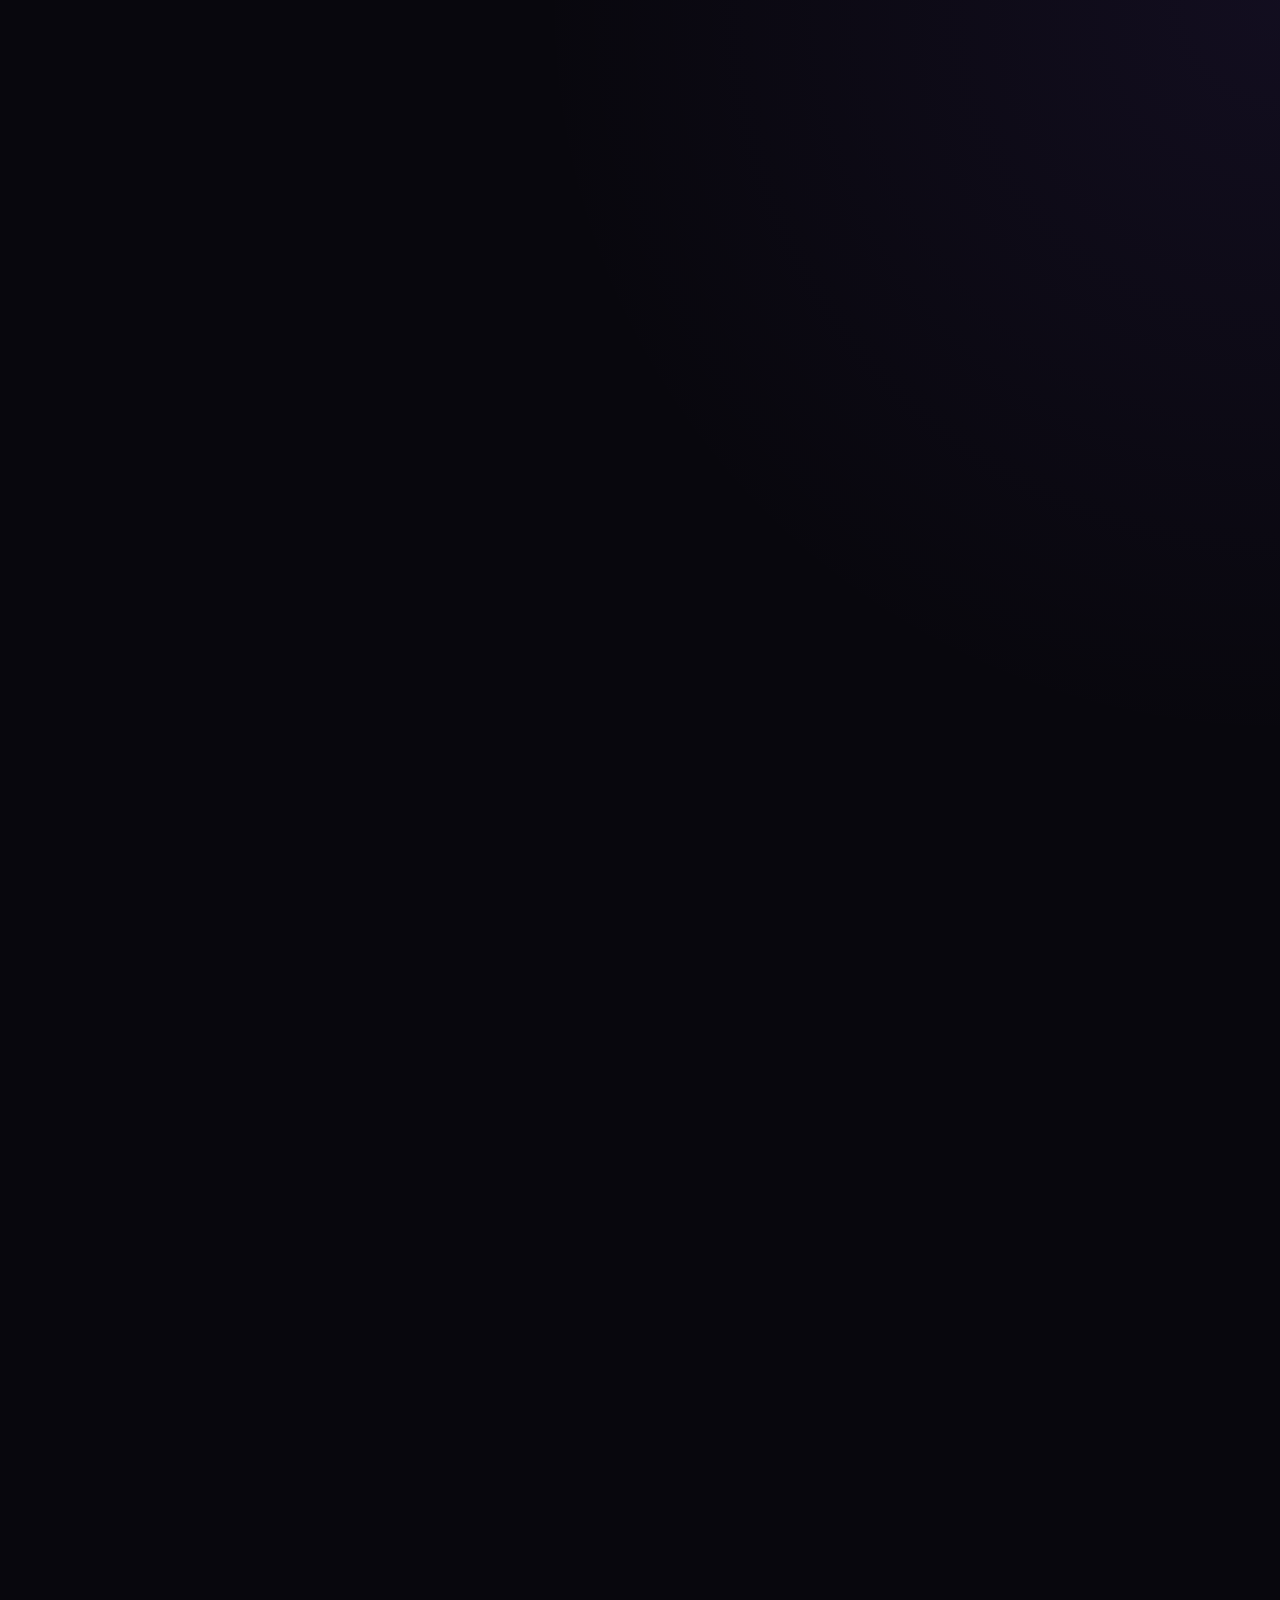
==== index.html @ 1fb64870 "Add script tag for external JavaScript file" ====
<!DOCTYPE html>
<html lang="en">

<head>

<meta charset="UTF-8">

<meta name="viewport" content="width=device-width, initial-scale=1.0">

<title>
BRICE IMAGE | AI Images, Profiles, Tattoos & Wallpapers
</title>

<meta name="description"
content="BRICE IMAGE — A premium collection of AI images, profile pictures, tattoo designs, wallpapers, nature photography and creative visuals.">

<meta name="keywords"
content="BRICE IMAGE, AI images, profile pictures, tattoo designs, wallpapers, nature images, creative images">

<link rel="stylesheet" href="style.css">

</head>


<body>


<!-- =====================================================
     HEADER
===================================================== -->

<header class="site-header">

<div class="container">

<a href="index.html" class="logo">
BRICE <span>IMAGE</span>
</a>


<nav class="main-nav">

<a href="index.html" class="active">
Home
</a>

<a href="#categories">
Categories
</a>

<a href="#latest">
Latest
</a>

<a href="#about">
About
</a>

</nav>

</div>

</header>



<!-- =====================================================
     HERO
===================================================== -->


<section class="category-hero">

<div class="container">


<span class="category-label">
BRICE IMAGE
</span>


<h1>
Create Your <span>Visual World</span>
</h1>


<p>
Discover premium AI images, profile pictures,
tattoo designs, wallpapers, nature photography
and creative digital artwork.
</p>


<a href="#categories" class="btn">
Explore Images
</a>


</div>

</section>



<!-- =====================================================
     CATEGORIES
===================================================== -->

<section id="categories">

<div class="container">


<div class="section-title">

<h2>
Explore <span>Categories</span>
</h2>

<p>
Find the perfect image for every style and idea.
</p>

</div>



<div class="categories">


<!-- AI -->

<a href="categories/ai.html" class="category-card">

<img
src="images/ai/ai-1.webp"
alt="AI generated images"
loading="lazy">

<div class="category-content">

<h3>
AI Images
</h3>

<p>
Creative artificial intelligence visuals
</p>

</div>

</a>



<!-- PROFILE -->

<a href="categories/profile.html" class="category-card">

<img
src="images/profile/profile-1.webp"
alt="Profile pictures"
loading="lazy">

<div class="category-content">

<h3>
Profile
</h3>

<p>
Unique profile pictures and avatars
</p>

</div>

</a>



<!-- TATTOO -->

<a href="categories/tattoo.html" class="category-card">

<img
src="images/tattoo/tattoo-1.webp"
alt="Tattoo designs"
loading="lazy">

<div class="category-content">

<h3>
Tattoo
</h3>

<p>
Modern tattoo ideas and designs
</p>

</div>

</a>



<!-- NATURE -->

<a href="categories/nature.html" class="category-card">

<img
src="images/nature/nature-1.webp"
alt="Nature photography"
loading="lazy">

<div class="category-content">

<h3>
Nature
</h3>

<p>
Beautiful landscapes and nature
</p>

</div>

</a>



<!-- WALLPAPERS -->

<a href="categories/wallpapers.html" class="category-card">

<img
src="images/wallpapers/wallpaper-1.webp"
alt="HD wallpapers"
loading="lazy">

<div class="category-content">

<h3>
Wallpapers
</h3>

<p>
Premium wallpapers for every screen
</p>

</div>

</a>



<!-- OTHER -->

<a href="categories/other.html" class="category-card">

<img
src="images/other/other-1.webp"
alt="Creative images"
loading="lazy">

<div class="category-content">

<h3>
Creative
</h3>

<p>
Unique and special visual collections
</p>

</div>

</a>



</div>

</div>

</section>



<!-- =====================================================
     LATEST IMAGES
===================================================== -->

<section id="latest">

<div class="container">


<div class="section-title">

<h2>
Latest <span>Images</span>
</h2>

<p>
Fresh visuals from the BRICE IMAGE collection.
</p>

</div>



<div class="image-grid">


<div class="image-card">

<img
src="images/hero/hero-1.webp"
alt="BRICE IMAGE creative visual"
loading="lazy">

</div>


<div class="image-card">

<img
src="images/ai/ai-2.webp"
alt="AI generated artwork"
loading="lazy">

</div>


<div class="image-card">

<img
src="images/profile/profile-2.webp"
alt="Creative profile image"
loading="lazy">

</div>


<div class="image-card">

<img
src="images/tattoo/tattoo-2.webp"
alt="Modern tattoo design"
loading="lazy">

</div>


<div class="image-card">

<img
src="images/nature/nature-2.webp"
alt="Beautiful nature landscape"
loading="lazy">

</div>


<div class="image-card">

<img
src="images/wallpapers/wallpaper-2.webp"
alt="Premium wallpaper"
loading="lazy">

</div>


</div>

</div>

</section>



<!-- =====================================================
     ABOUT
===================================================== -->

<section id="about">

<div class="container">


<div class="section-title">

<h2>
About <span>BRICE IMAGE</span>
</h2>

<p>
A growing visual platform built around creativity,
AI and high-quality digital imagery.
</p>

</div>


</div>

</section>


</main>



<!-- =====================================================
     FOOTER
===================================================== -->

<footer>


<div class="footer-logo">
BRICE <span>IMAGE</span>
</div>


<p>
A premium destination for creative digital images.
</p>


<div class="footer-links">

<a href="index.html">
Home
</a>

<a href="#categories">
Categories
</a>

<a href="#latest">
Latest
</a>

<a href="#about">
About
</a>

</div>


<p>
© 2026 BRICE IMAGE — All Rights Reserved.
</p>


</footer>

<script src="script.js"></script>
</body>

</html>
---- style.css ----
/* =========================================================
   BRICE IMAGE
   PREMIUM DARK + PURPLE THEME
   ========================================================= */

:root {

    --bg: #08070d;
    --bg-soft: #0f0d16;

    --card: #15121f;
    --card-hover: #1c1729;

    --purple: #8b5cf6;
    --purple-light: #a78bfa;
    --purple-dark: #6d28d9;

    --white: #ffffff;
    --text: #f5f3ff;
    --text-soft: #aaa4bb;

    --border: rgba(139, 92, 246, 0.18);

    --shadow:
        0 15px 45px rgba(0, 0, 0, 0.45);

    --transition:
        0.3s ease;

}


/* =========================================================
   RESET
   ========================================================= */

* {

    margin: 0;
    padding: 0;

    box-sizing: border-box;

}


html {

    scroll-behavior: smooth;

}


body {

    background:
        radial-gradient(
            circle at top right,
            rgba(139, 92, 246, 0.08),
            transparent 35%
        ),
        var(--bg);

    color: var(--text);

    font-family:
        Arial,
        Helvetica,
        sans-serif;

    min-height: 100vh;

    overflow-x: hidden;

}


body.viewer-open {

    overflow: hidden;

}


a {

    color: inherit;

    text-decoration: none;

}


img {

    display: block;

    max-width: 100%;

}


/* =========================================================
   CONTAINER
   ========================================================= */

.container {

    width: min(
        1200px,
        calc(100% - 40px)
    );

    margin: auto;

}


/* =========================================================
   HEADER
   ========================================================= */

.site-header {

    position: sticky;

    top: 0;

    z-index: 1000;

    background:
        rgba(8, 7, 13, 0.88);

    backdrop-filter:
        blur(18px);

    border-bottom:
        1px solid var(--border);

}


.site-header .container {

    min-height: 78px;

    display: flex;

    align-items: center;

    justify-content: space-between;

    gap: 30px;

}


/* =========================================================
   LOGO
   ========================================================= */

.logo {

    font-size: 25px;

    font-weight: 900;

    letter-spacing: 1px;

    white-space: nowrap;

}


.logo span {

    color: var(--purple-light);

}


/* =========================================================
   NAVIGATION
   ========================================================= */

.main-nav {

    display: flex;

    align-items: center;

    gap: 8px;

}


.main-nav a {

    position: relative;

    padding:
        10px 14px;

    color: var(--text-soft);

    font-size: 14px;

    font-weight: 600;

    border-radius: 10px;

    transition:
        var(--transition);

}


.main-nav a:hover,
.main-nav a.active {

    color: var(--white);

    background:
        rgba(139, 92, 246, 0.12);

}


.main-nav a.active::after {

    content: "";

    position: absolute;

    left: 20%;

    right: 20%;

    bottom: 4px;

    height: 2px;

    background:
        var(--purple);

    border-radius: 10px;

}


/* =========================================================
   CATEGORY HERO
   ========================================================= */

.category-hero {

    position: relative;

    padding:
        110px 0 80px;

    text-align: center;

    overflow: hidden;

}


.category-hero::before {

    content: "";

    position: absolute;

    width: 450px;

    height: 450px;

    top: -250px;

    left: 50%;

    transform:
        translateX(-50%);

    background:
        radial-gradient(
            circle,
            rgba(139, 92, 246, 0.18),
            transparent 70%
        );

    pointer-events: none;

}


.category-label {

    display: inline-block;

    margin-bottom: 18px;

    padding:
        7px 14px;

    border:
        1px solid var(--border);

    border-radius: 50px;

    color:
        var(--purple-light);

    background:
        rgba(139, 92, 246, 0.08);

    font-size: 12px;

    font-weight: 700;

    letter-spacing: 2px;

}


.category-hero h1 {

    position: relative;

    font-size:
        clamp(42px, 7vw, 76px);

    line-height: 1.1;

    margin-bottom: 20px;

    font-weight: 900;

}


.category-hero p {

    position: relative;

    max-width: 650px;

    margin: auto;

    color: var(--text-soft);

    line-height: 1.9;

    font-size: 16px;

}


/* =========================================================
   GALLERY SECTION
   ========================================================= */

.gallery-section {

    padding:
        30px 0 100px;

}


.section-heading {

    text-align: center;

    margin-bottom: 45px;

}


.section-heading h2 {

    font-size: 32px;

    margin-bottom: 12px;

}


.section-heading p {

    color:
        var(--text-soft);

    line-height: 1.8;

}


/* =========================================================
   IMAGE GRID
   ========================================================= */

.image-grid {

    display: grid;

    grid-template-columns:
        repeat(4, 1fr);

    gap: 22px;

}


/* =========================================================
   IMAGE CARD
   ========================================================= */

.image-card {

    position: relative;

    overflow: hidden;

    border-radius: 18px;

    background:
        var(--card);

    border:
        1px solid var(--border);

    box-shadow:
        var(--shadow);

    cursor: pointer;

    transition:
        transform var(--transition),
        border-color var(--transition),
        box-shadow var(--transition);

}


.image-card::after {

    content: "";

    position: absolute;

    inset: 0;

    background:
        linear-gradient(
            to top,
            rgba(0, 0, 0, 0.45),
            transparent 50%
        );

    opacity: 0;

    transition:
        var(--transition);

    pointer-events: none;

}


.image-card:hover {

    transform:
        translateY(-8px);

    border-color:
        rgba(139, 92, 246, 0.6);

    box-shadow:
        0 20px 55px
        rgba(0, 0, 0, 0.6);

}


.image-card:hover::after {

    opacity: 1;

}


.image-card img {

    width: 100%;

    height: 280px;

    object-fit: cover;

    transition:
        transform 0.6s ease,
        opacity 0.4s ease;

}


.image-card:hover img {

    transform:
        scale(1.08);

}


/* =========================================================
   IMAGE LOADING
   ========================================================= */

.image-card img {

    opacity: 1;

    background: var(--card);

}


/* =========================================================
   SCROLL REVEAL
   ========================================================= */

.reveal {

    opacity: 0;

    transform:
        translateY(30px);

    transition:
        opacity 0.7s ease,
        transform 0.7s ease;

}


.reveal.show {

    opacity: 1;

    transform:
        translateY(0);

}


/* =========================================================
   IMAGE VIEWER
   ========================================================= */

.image-viewer {

    position: fixed;

    inset: 0;

    z-index: 9999;

    display: flex;

    align-items: center;

    justify-content: center;

    padding: 30px;

}


.viewer-overlay {

    position: absolute;

    inset: 0;

    background:
        rgba(0, 0, 0, 0.88);

    backdrop-filter:
        blur(10px);

}


.viewer-content {

    position: relative;

    z-index: 2;

    max-width: 1100px;

    max-height: 90vh;

    text-align: center;

}


.viewer-content img {

    max-width: 100%;

    max-height: 78vh;

    margin: auto;

    border-radius: 14px;

    box-shadow:
        0 30px 100px
        rgba(0, 0, 0, 0.8);

}


.viewer-content p {

    margin-top: 14px;

    color:
        var(--text-soft);

    font-size: 14px;

}


.viewer-close {

    position: absolute;

    top: -45px;

    right: -5px;

    width: 40px;

    height: 40px;

    border: 0;

    border-radius: 50%;

    background:
        rgba(139, 92, 246, 0.18);

    color:
        var(--white);

    font-size: 28px;

    cursor: pointer;

    transition:
        var(--transition);

}


.viewer-close:hover {

    background:
        var(--purple);

    transform:
        rotate(90deg);

}


/* =========================================================
   BACK TO TOP
   ========================================================= */

.back-to-top {

    position: fixed;

    right: 25px;

    bottom: 25px;

    z-index: 900;

    width: 46px;

    height: 46px;

    border: 1px solid var(--border);

    border-radius: 50%;

    background:
        rgba(139, 92, 246, 0.15);

    color:
        var(--white);

    font-size: 22px;

    cursor: pointer;

    opacity: 0;

    visibility: hidden;

    transform:
        translateY(15px);

    transition:
        var(--transition);

}


.back-to-top.visible {

    opacity: 1;

    visibility: visible;

    transform:
        translateY(0);

}


.back-to-top:hover {

    background:
        var(--purple);

    transform:
        translateY(-4px);

}


/* =========================================================
   BRICE IMAGE POLISH
   ========================================================= */

section {
    position: relative;
}

.category-hero h1 span,
.section-heading h2 span {
    color: var(--purple-light);
}

.image-card img {
    aspect-ratio: 4 / 3;
    object-position: center;
}

.image-card:focus-within {
    outline: 2px solid var(--purple-light);
    outline-offset: 3px;
}

::selection {
    background: var(--purple);
    color: var(--white);
}

@media (prefers-reduced-motion: reduce) {
    *, *::before, *::after {
        scroll-behavior: auto !important;
        transition-duration: 0.01ms !important;
        animation-duration: 0.01ms !important;
    }
}

/* =========================================================
   FOOTER
   ========================================================= */

.site-footer {

    margin-top: 50px;

    padding:
        60px 0 30px;

    background:
        var(--bg-soft);

    border-top:
        1px solid var(--border);

    text-align: center;

}


.footer-brand h2 {

    font-size: 25px;

    margin-bottom: 12px;

}


.footer-brand p {

    color:
        var(--text-soft);

    line-height: 1.8;

}


.footer-links {

    display: flex;

    justify-content: center;

    flex-wrap: wrap;

    gap: 22px;

    margin:
        30px 0;

}


.footer-links a {

    color:
        var(--text-soft);

    font-size: 14px;

    transition:
        var(--transition);

}


.footer-links a:hover {

    color:
        var(--purple-light);

}


.copyright {

    color:
        #6f687e;

    font-size: 12px;

}


/* =========================================================
   PAGE LOADED
   ========================================================= */

body {

    opacity: 0;

    transition:
        opacity 0.5s ease;

}


body.page-loaded {

    opacity: 1;

}


/* =========================================================
   RESPONSIVE - TABLET
   ========================================================= */

@media (max-width: 1000px) {

    .image-grid {

        grid-template-columns:
            repeat(3, 1fr);

    }

}


/* =========================================================
   RESPONSIVE - MOBILE
   ========================================================= */

@media (max-width: 700px) {

    .container {

        width:
            min(
                100% - 28px,
                600px
            );

    }


    .site-header .container {

        min-height: 68px;

    }


    .main-nav {

        gap: 3px;

    }


    .main-nav a {

        padding:
            8px 7px;

        font-size: 12px;

    }


    .category-hero {

        padding:
            80px 0 55px;

    }


    .category-hero h1 {

        font-size: 44px;

    }


    .category-hero p {

        font-size: 14px;

    }


    .image-grid {

        grid-template-columns:
            repeat(2, 1fr);

        gap: 12px;

    }


    .image-card {

        border-radius: 13px;

    }


    .image-card img {

        height: 210px;

    }


    .section-heading h2 {

        font-size: 26px;

    }


    .viewer-content {

        width: 100%;

    }


    .viewer-close {

        top: -48px;

        right: 0;

    }

}


/* =========================================================
   SMALL MOBILE
   ========================================================= */

@media (max-width: 430px) {

    .logo {

        font-size: 20px;

    }


    .main-nav a {

        font-size: 11px;

        padding:
            7px 5px;

    }


    .category-hero h1 {

        font-size: 36px;

    }


    .image-grid {

        grid-template-columns:
            1fr 1fr;

    }


    .image-card img {

        height: 180px;

    }

}
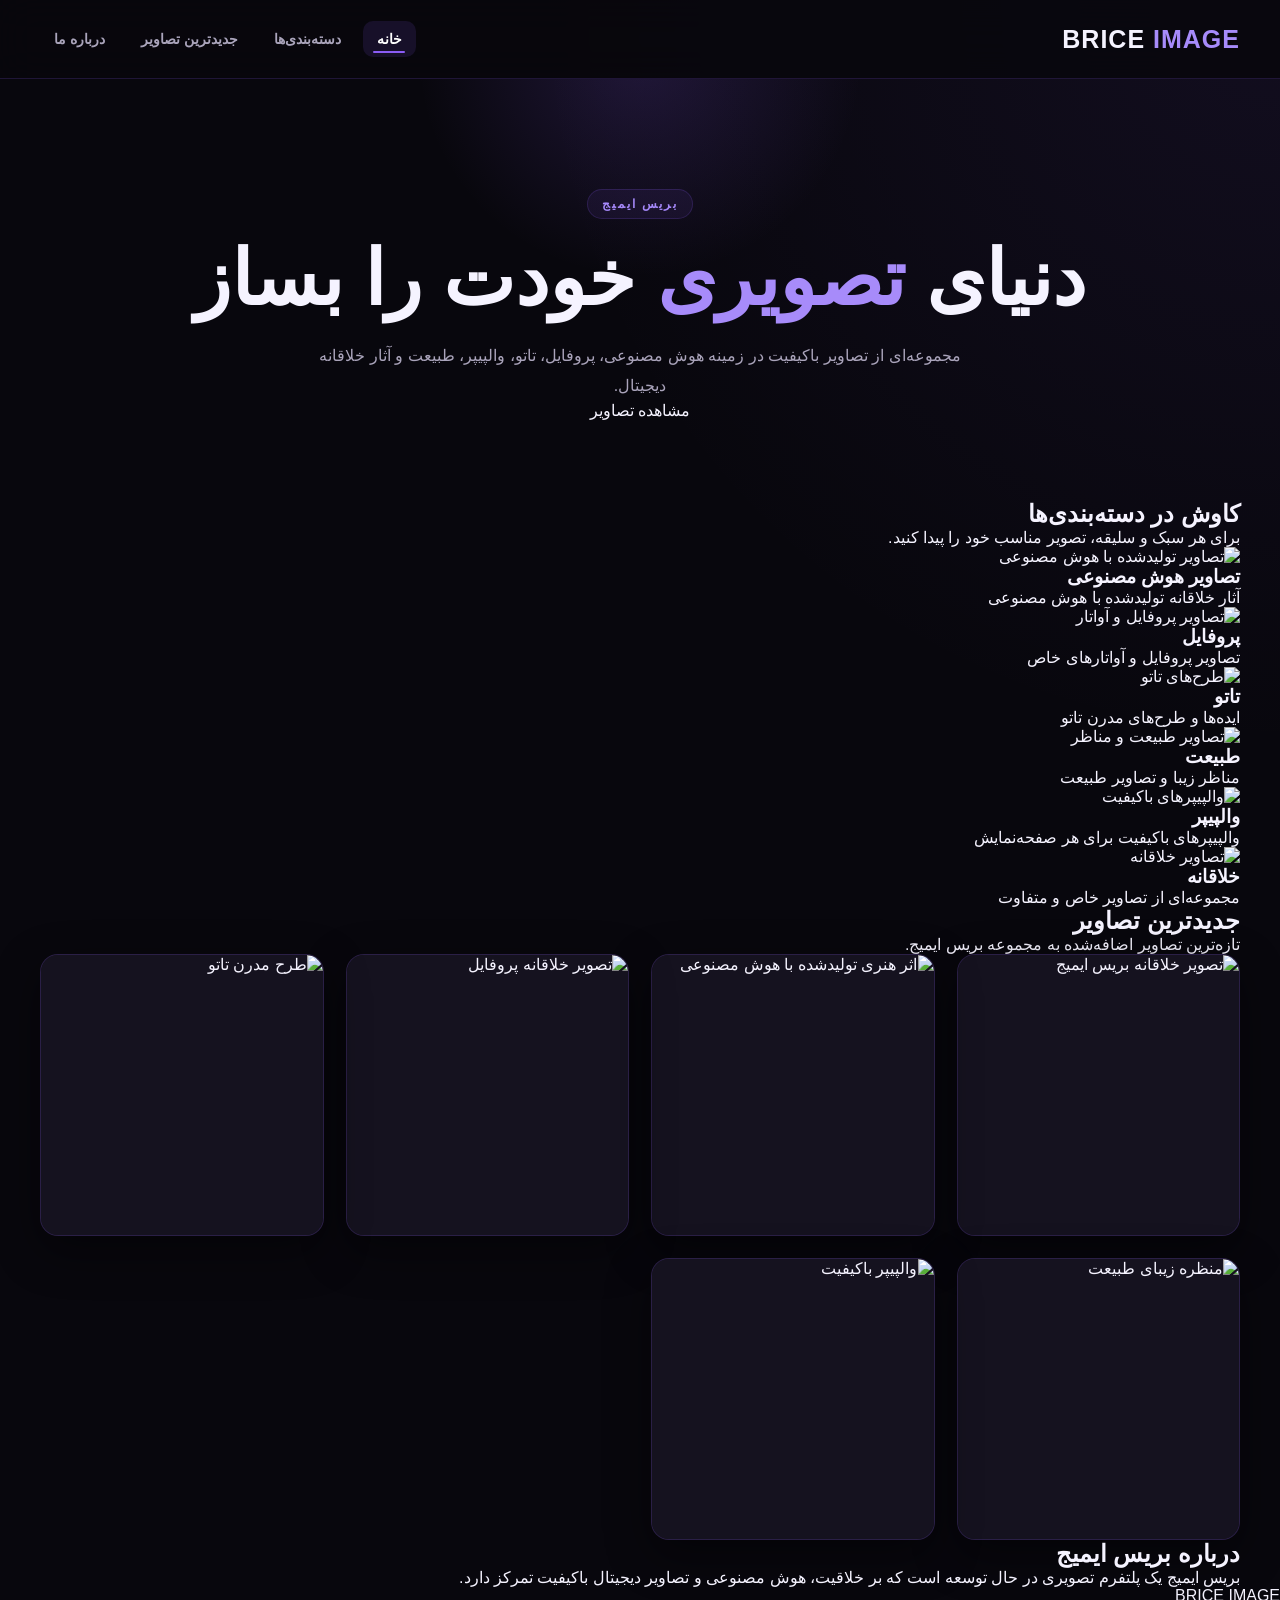
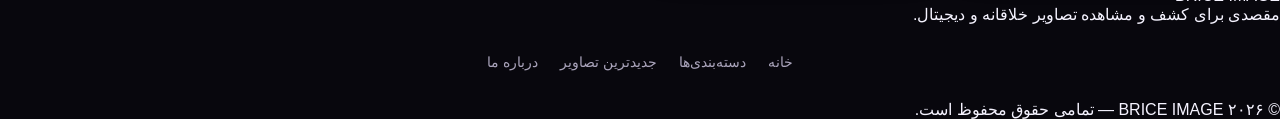
==== commit bf6971b3: "Translate index.html content to Persian Updated the HTML content to Persian language, including titl" ====
--- a/index.html
+++ b/index.html
@@ -1,5 +1,5 @@
 <!DOCTYPE html>
-<html lang="en">
+<html lang="fa" dir="rtl">
 
 <head>
 
@@ -8,14 +8,16 @@
 <meta name="viewport" content="width=device-width, initial-scale=1.0">
 
 <title>
-BRICE IMAGE | AI Images, Profiles, Tattoos & Wallpapers
+بریس ایمیج | تصاویر هوش مصنوعی، پروفایل، تاتو و والپیپر
 </title>
 
 <meta name="description"
-content="BRICE IMAGE — A premium collection of AI images, profile pictures, tattoo designs, wallpapers, nature photography and creative visuals.">
+content="بریس ایمیج؛ مجموعه‌ای از تصاویر باکیفیت شامل تصاویر هوش مصنوعی، عکس پروفایل، طرح‌های تاتو، والپیپر، طبیعت و آثار خلاقانه دیجیتال.">
 
 <meta name="keywords"
-content="BRICE IMAGE, AI images, profile pictures, tattoo designs, wallpapers, nature images, creative images">
+content="بریس ایمیج, تصاویر هوش مصنوعی, عکس پروفایل, طرح تاتو, والپیپر, تصاویر طبیعت, تصاویر خلاقانه">
+
+<meta name="robots" content="index, follow">
 
 <link rel="stylesheet" href="style.css">
 
@@ -33,27 +35,27 @@
 
 <div class="container">
 
-<a href="index.html" class="logo">
+<a href="index.html" class="logo" aria-label="بریس ایمیج">
 BRICE <span>IMAGE</span>
 </a>
 
 
-<nav class="main-nav">
+<nav class="main-nav" aria-label="منوی اصلی">
 
 <a href="index.html" class="active">
-Home
+خانه
 </a>
 
 <a href="#categories">
-Categories
+دسته‌بندی‌ها
 </a>
 
 <a href="#latest">
-Latest
+جدیدترین تصاویر
 </a>
 
 <a href="#about">
-About
+درباره ما
 </a>
 
 </nav>
@@ -65,34 +67,39 @@
 
 
 <!-- =====================================================
+     MAIN
+===================================================== -->
+
+<main>
+
+
+<!-- =====================================================
      HERO
 ===================================================== -->
 
-
 <section class="category-hero">
 
 <div class="container">
 
 
 <span class="category-label">
-BRICE IMAGE
+بریس ایمیج
 </span>
 
 
 <h1>
-Create Your <span>Visual World</span>
+دنیای <span>تصویری</span> خودت را بساز
 </h1>
 
 
 <p>
-Discover premium AI images, profile pictures,
-tattoo designs, wallpapers, nature photography
-and creative digital artwork.
+مجموعه‌ای از تصاویر باکیفیت در زمینه هوش مصنوعی،
+پروفایل، تاتو، والپیپر، طبیعت و آثار خلاقانه دیجیتال.
 </p>
 
 
 <a href="#categories" class="btn">
-Explore Images
+مشاهده تصاویر
 </a>
 
 
@@ -114,11 +121,11 @@
 <div class="section-title">
 
 <h2>
-Explore <span>Categories</span>
+کاوش در <span>دسته‌بندی‌ها</span>
 </h2>
 
 <p>
-Find the perfect image for every style and idea.
+برای هر سبک و سلیقه، تصویر مناسب خود را پیدا کنید.
 </p>
 
 </div>
@@ -134,17 +141,17 @@
 
 <img
 src="images/ai/ai-1.webp"
-alt="AI generated images"
-loading="lazy">
-
-<div class="category-content">
-
-<h3>
-AI Images
-</h3>
-
-<p>
-Creative artificial intelligence visuals
+alt="تصاویر تولیدشده با هوش مصنوعی"
+loading="lazy">
+
+<div class="category-content">
+
+<h3>
+تصاویر هوش مصنوعی
+</h3>
+
+<p>
+آثار خلاقانه تولیدشده با هوش مصنوعی
 </p>
 
 </div>
@@ -159,17 +166,17 @@
 
 <img
 src="images/profile/profile-1.webp"
-alt="Profile pictures"
-loading="lazy">
-
-<div class="category-content">
-
-<h3>
-Profile
-</h3>
-
-<p>
-Unique profile pictures and avatars
+alt="تصاویر پروفایل و آواتار"
+loading="lazy">
+
+<div class="category-content">
+
+<h3>
+پروفایل
+</h3>
+
+<p>
+تصاویر پروفایل و آواتارهای خاص
 </p>
 
 </div>
@@ -184,17 +191,17 @@
 
 <img
 src="images/tattoo/tattoo-1.webp"
-alt="Tattoo designs"
-loading="lazy">
-
-<div class="category-content">
-
-<h3>
-Tattoo
-</h3>
-
-<p>
-Modern tattoo ideas and designs
+alt="طرح‌های تاتو"
+loading="lazy">
+
+<div class="category-content">
+
+<h3>
+تاتو
+</h3>
+
+<p>
+ایده‌ها و طرح‌های مدرن تاتو
 </p>
 
 </div>
@@ -209,17 +216,17 @@
 
 <img
 src="images/nature/nature-1.webp"
-alt="Nature photography"
-loading="lazy">
-
-<div class="category-content">
-
-<h3>
-Nature
-</h3>
-
-<p>
-Beautiful landscapes and nature
+alt="تصاویر طبیعت و مناظر"
+loading="lazy">
+
+<div class="category-content">
+
+<h3>
+طبیعت
+</h3>
+
+<p>
+مناظر زیبا و تصاویر طبیعت
 </p>
 
 </div>
@@ -234,17 +241,17 @@
 
 <img
 src="images/wallpapers/wallpaper-1.webp"
-alt="HD wallpapers"
-loading="lazy">
-
-<div class="category-content">
-
-<h3>
-Wallpapers
-</h3>
-
-<p>
-Premium wallpapers for every screen
+alt="والپیپرهای باکیفیت"
+loading="lazy">
+
+<div class="category-content">
+
+<h3>
+والپیپر
+</h3>
+
+<p>
+والپیپرهای باکیفیت برای هر صفحه‌نمایش
 </p>
 
 </div>
@@ -259,17 +266,17 @@
 
 <img
 src="images/other/other-1.webp"
-alt="Creative images"
-loading="lazy">
-
-<div class="category-content">
-
-<h3>
-Creative
-</h3>
-
-<p>
-Unique and special visual collections
+alt="تصاویر خلاقانه"
+loading="lazy">
+
+<div class="category-content">
+
+<h3>
+خلاقانه
+</h3>
+
+<p>
+مجموعه‌ای از تصاویر خاص و متفاوت
 </p>
 
 </div>
@@ -298,11 +305,11 @@
 <div class="section-title">
 
 <h2>
-Latest <span>Images</span>
+جدیدترین <span>تصاویر</span>
 </h2>
 
 <p>
-Fresh visuals from the BRICE IMAGE collection.
+تازه‌ترین تصاویر اضافه‌شده به مجموعه بریس ایمیج.
 </p>
 
 </div>
@@ -316,7 +323,7 @@
 
 <img
 src="images/hero/hero-1.webp"
-alt="BRICE IMAGE creative visual"
+alt="تصویر خلاقانه بریس ایمیج"
 loading="lazy">
 
 </div>
@@ -326,7 +333,7 @@
 
 <img
 src="images/ai/ai-2.webp"
-alt="AI generated artwork"
+alt="اثر هنری تولیدشده با هوش مصنوعی"
 loading="lazy">
 
 </div>
@@ -336,7 +343,7 @@
 
 <img
 src="images/profile/profile-2.webp"
-alt="Creative profile image"
+alt="تصویر خلاقانه پروفایل"
 loading="lazy">
 
 </div>
@@ -346,7 +353,7 @@
 
 <img
 src="images/tattoo/tattoo-2.webp"
-alt="Modern tattoo design"
+alt="طرح مدرن تاتو"
 loading="lazy">
 
 </div>
@@ -356,7 +363,7 @@
 
 <img
 src="images/nature/nature-2.webp"
-alt="Beautiful nature landscape"
+alt="منظره زیبای طبیعت"
 loading="lazy">
 
 </div>
@@ -366,7 +373,7 @@
 
 <img
 src="images/wallpapers/wallpaper-2.webp"
-alt="Premium wallpaper"
+alt="والپیپر باکیفیت"
 loading="lazy">
 
 </div>
@@ -392,12 +399,12 @@
 <div class="section-title">
 
 <h2>
-About <span>BRICE IMAGE</span>
+درباره <span>بریس ایمیج</span>
 </h2>
 
 <p>
-A growing visual platform built around creativity,
-AI and high-quality digital imagery.
+بریس ایمیج یک پلتفرم تصویری در حال توسعه است
+که بر خلاقیت، هوش مصنوعی و تصاویر دیجیتال باکیفیت تمرکز دارد.
 </p>
 
 </div>
@@ -425,39 +432,41 @@
 
 
 <p>
-A premium destination for creative digital images.
+مقصدی برای کشف و مشاهده تصاویر خلاقانه و دیجیتال.
 </p>
 
 
 <div class="footer-links">
 
 <a href="index.html">
-Home
+خانه
 </a>
 
 <a href="#categories">
-Categories
+دسته‌بندی‌ها
 </a>
 
 <a href="#latest">
-Latest
+جدیدترین تصاویر
 </a>
 
 <a href="#about">
-About
-</a>
-
-</div>
-
-
-<p>
-© 2026 BRICE IMAGE — All Rights Reserved.
+درباره ما
+</a>
+
+</div>
+
+
+<p>
+© ۲۰۲۶ BRICE IMAGE — تمامی حقوق محفوظ است.
 </p>
 
 
 </footer>
 
+
 <script src="script.js"></script>
+
 </body>
 
 </html>
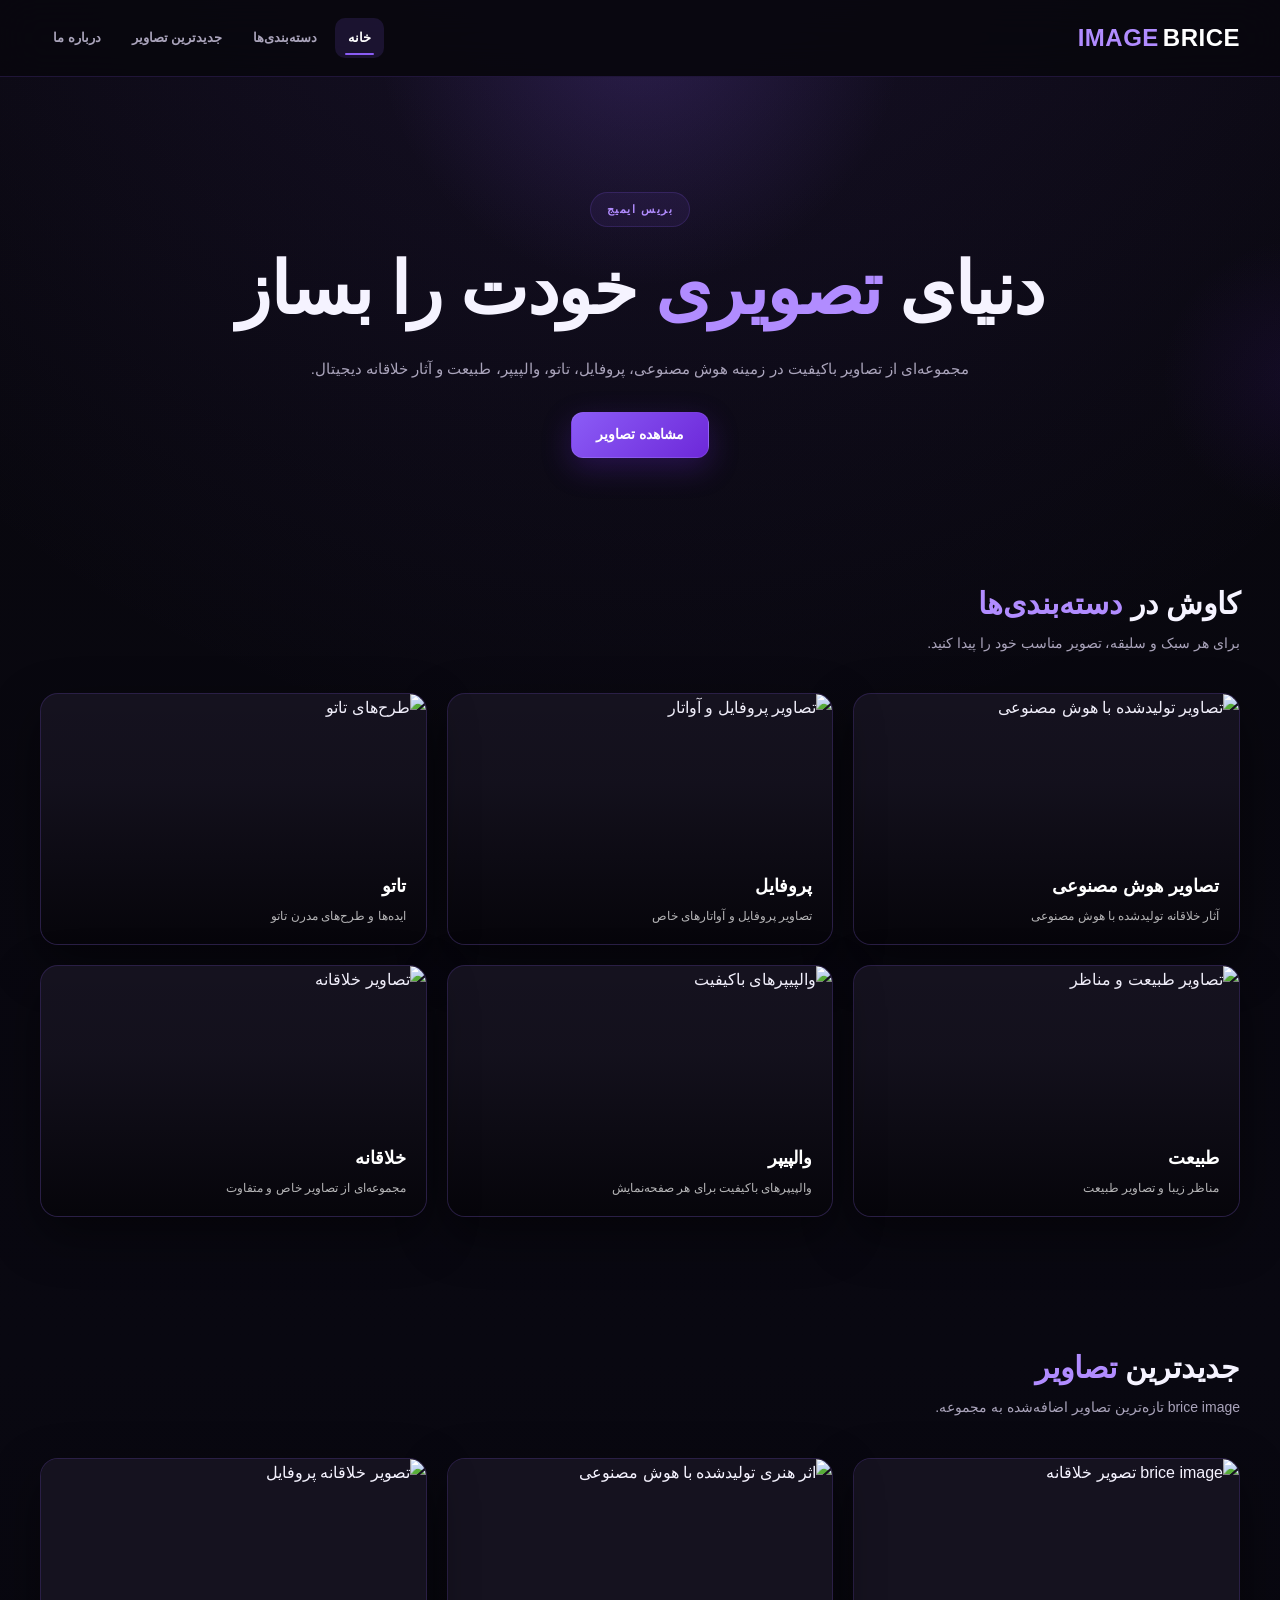
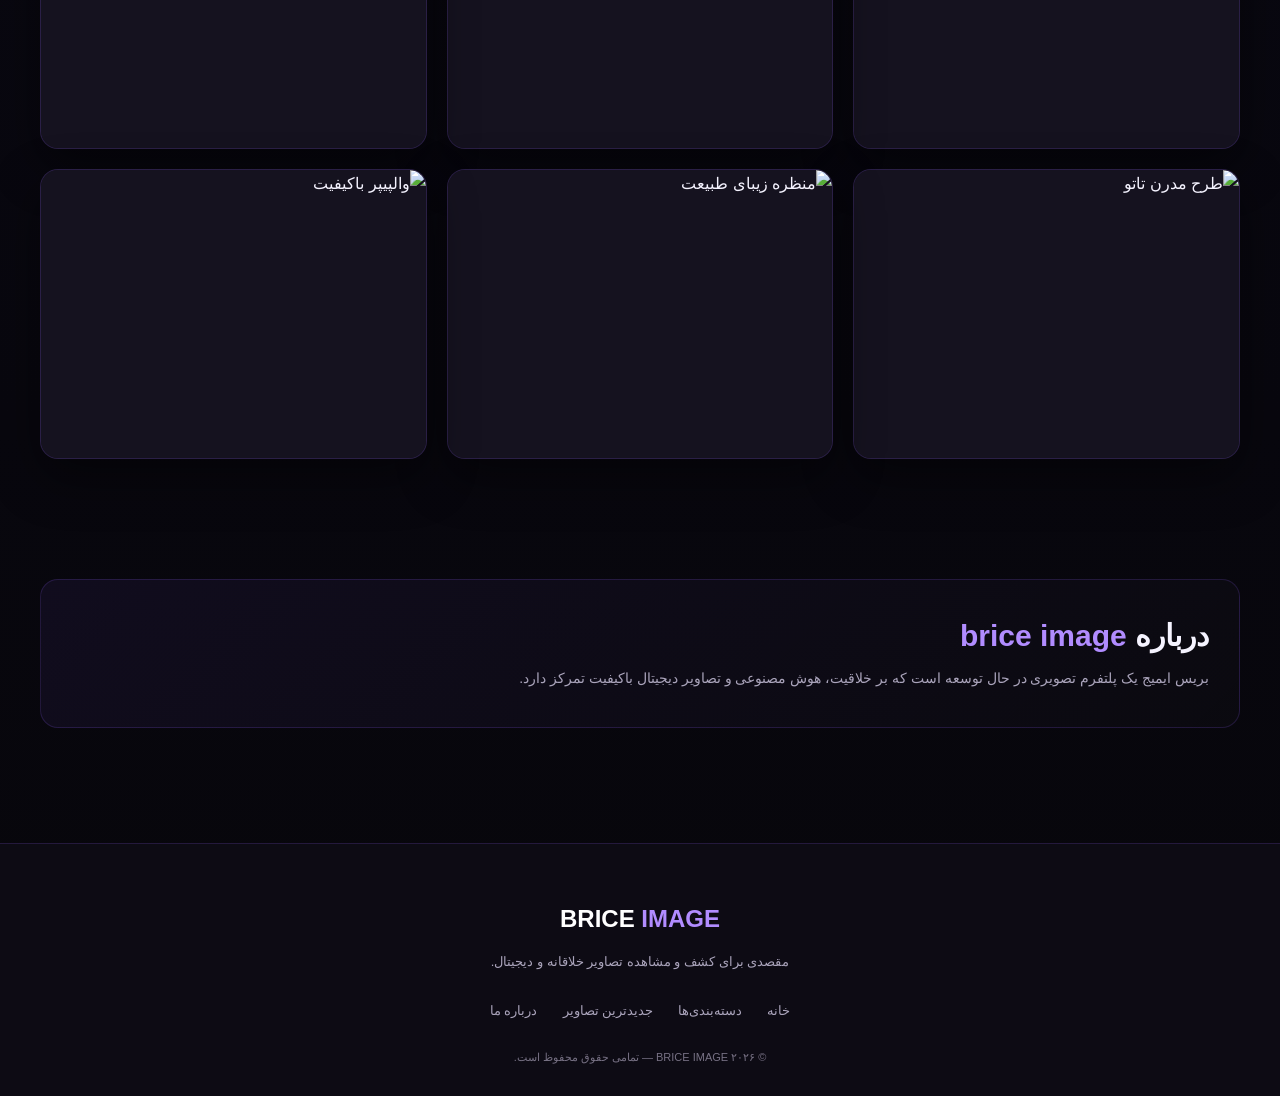
==== commit 686bc3ed: "Replace 'بریس ایمیج' with 'brice image' in index.html Updated text and alt attributes to include 'br" ====
--- a/index.html
+++ b/index.html
@@ -309,7 +309,7 @@
 </h2>
 
 <p>
-تازه‌ترین تصاویر اضافه‌شده به مجموعه بریس ایمیج.
+brice image تازه‌ترین تصاویر اضافه‌شده به مجموعه.
 </p>
 
 </div>
@@ -323,7 +323,7 @@
 
 <img
 src="images/hero/hero-1.webp"
-alt="تصویر خلاقانه بریس ایمیج"
+alt="brice image تصویر خلاقانه "
 loading="lazy">
 
 </div>
@@ -399,7 +399,7 @@
 <div class="section-title">
 
 <h2>
-درباره <span>بریس ایمیج</span>
+درباره <span>brice image</span>
 </h2>
 
 <p>
--- a/style.css
+++ b/style.css
@@ -1,28 +1,36 @@
 /* =========================================================
    BRICE IMAGE
-   PREMIUM DARK + PURPLE THEME
+   PREMIUM DARK / PURPLE / RTL
    ========================================================= */
 
 :root {
 
     --bg: #08070d;
-    --bg-soft: #0f0d16;
+    --bg-soft: #0d0b14;
+    --bg-elevated: #11101a;
 
     --card: #15121f;
     --card-hover: #1c1729;
 
     --purple: #8b5cf6;
-    --purple-light: #a78bfa;
+    --purple-light: #b18cff;
     --purple-dark: #6d28d9;
 
     --white: #ffffff;
     --text: #f5f3ff;
     --text-soft: #aaa4bb;
+    --text-muted: #777184;
 
     --border: rgba(139, 92, 246, 0.18);
+    --border-hover: rgba(139, 92, 246, 0.55);
 
     --shadow:
-        0 15px 45px rgba(0, 0, 0, 0.45);
+        0 18px 50px rgba(0, 0, 0, 0.45);
+
+    --shadow-hover:
+        0 25px 70px rgba(0, 0, 0, 0.62);
+
+    --radius: 18px;
 
     --transition:
         0.3s ease;
@@ -48,30 +56,52 @@
 
     scroll-behavior: smooth;
 
+    scroll-padding-top: 90px;
+
 }
 
 
 body {
 
+    min-height: 100vh;
+
     background:
         radial-gradient(
-            circle at top right,
-            rgba(139, 92, 246, 0.08),
-            transparent 35%
+            circle at 50% -10%,
+            rgba(139, 92, 246, 0.13),
+            transparent 34%
         ),
-        var(--bg);
+        linear-gradient(
+            180deg,
+            #08070d 0%,
+            #090811 50%,
+            #07060b 100%
+        );
 
     color: var(--text);
 
     font-family:
+        "Vazirmatn",
+        Tahoma,
         Arial,
-        Helvetica,
         sans-serif;
 
-    min-height: 100vh;
+    line-height: 1.7;
 
     overflow-x: hidden;
 
+    opacity: 0;
+
+    transition:
+        opacity 0.5s ease;
+
+}
+
+
+body.page-loaded {
+
+    opacity: 1;
+
 }
 
 
@@ -91,6 +121,14 @@
 }
 
 
+button,
+a {
+
+    -webkit-tap-highlight-color: transparent;
+
+}
+
+
 img {
 
     display: block;
@@ -100,18 +138,28 @@
 }
 
 
+::selection {
+
+    background: var(--purple);
+
+    color: var(--white);
+
+}
+
+
 /* =========================================================
    CONTAINER
    ========================================================= */
 
 .container {
 
-    width: min(
-        1200px,
-        calc(100% - 40px)
-    );
-
-    margin: auto;
+    width:
+        min(
+            1200px,
+            calc(100% - 40px)
+        );
+
+    margin-inline: auto;
 
 }
 
@@ -129,10 +177,13 @@
     z-index: 1000;
 
     background:
-        rgba(8, 7, 13, 0.88);
+        rgba(8, 7, 13, 0.82);
 
     backdrop-filter:
-        blur(18px);
+        blur(20px);
+
+    -webkit-backdrop-filter:
+        blur(20px);
 
     border-bottom:
         1px solid var(--border);
@@ -142,7 +193,7 @@
 
 .site-header .container {
 
-    min-height: 78px;
+    min-height: 76px;
 
     display: flex;
 
@@ -150,7 +201,9 @@
 
     justify-content: space-between;
 
-    gap: 30px;
+    gap: 25px;
+
+    direction: rtl;
 
 }
 
@@ -161,11 +214,19 @@
 
 .logo {
 
-    font-size: 25px;
+    display: inline-flex;
+
+    align-items: center;
+
+    gap: 4px;
+
+    color: var(--white);
+
+    font-size: 24px;
 
     font-weight: 900;
 
-    letter-spacing: 1px;
+    letter-spacing: 0.5px;
 
     white-space: nowrap;
 
@@ -189,7 +250,7 @@
 
     align-items: center;
 
-    gap: 8px;
+    gap: 5px;
 
 }
 
@@ -199,29 +260,40 @@
     position: relative;
 
     padding:
-        10px 14px;
+        9px 13px;
 
     color: var(--text-soft);
 
-    font-size: 14px;
+    font-size: 13px;
 
     font-weight: 600;
 
     border-radius: 10px;
 
     transition:
-        var(--transition);
-
-}
-
-
-.main-nav a:hover,
+        color var(--transition),
+        background var(--transition),
+        transform var(--transition);
+
+}
+
+
+.main-nav a:hover {
+
+    color: var(--white);
+
+    background:
+        rgba(139, 92, 246, 0.09);
+
+}
+
+
 .main-nav a.active {
 
     color: var(--white);
 
     background:
-        rgba(139, 92, 246, 0.12);
+        rgba(139, 92, 246, 0.14);
 
 }
 
@@ -232,11 +304,11 @@
 
     position: absolute;
 
+    right: 20%;
+
     left: 20%;
 
-    right: 20%;
-
-    bottom: 4px;
+    bottom: 3px;
 
     height: 2px;
 
@@ -249,7 +321,7 @@
 
 
 /* =========================================================
-   CATEGORY HERO
+   HERO
    ========================================================= */
 
 .category-hero {
@@ -257,7 +329,7 @@
     position: relative;
 
     padding:
-        110px 0 80px;
+        115px 0 90px;
 
     text-align: center;
 
@@ -272,11 +344,11 @@
 
     position: absolute;
 
-    width: 450px;
-
-    height: 450px;
-
-    top: -250px;
+    width: 550px;
+
+    height: 550px;
+
+    top: -330px;
 
     left: 50%;
 
@@ -286,7 +358,33 @@
     background:
         radial-gradient(
             circle,
-            rgba(139, 92, 246, 0.18),
+            rgba(139, 92, 246, 0.20),
+            transparent 68%
+        );
+
+    pointer-events: none;
+
+}
+
+
+.category-hero::after {
+
+    content: "";
+
+    position: absolute;
+
+    width: 280px;
+
+    height: 280px;
+
+    right: -160px;
+
+    top: 160px;
+
+    background:
+        radial-gradient(
+            circle,
+            rgba(109, 40, 217, 0.10),
             transparent 70%
         );
 
@@ -295,135 +393,235 @@
 }
 
 
+.category-hero .container {
+
+    position: relative;
+
+    z-index: 2;
+
+}
+
+
 .category-label {
 
-    display: inline-block;
-
-    margin-bottom: 18px;
+    display: inline-flex;
+
+    align-items: center;
+
+    justify-content: center;
+
+    margin-bottom: 20px;
 
     padding:
-        7px 14px;
+        7px 16px;
+
+    color:
+        var(--purple-light);
+
+    background:
+        rgba(139, 92, 246, 0.08);
 
     border:
         1px solid var(--border);
 
     border-radius: 50px;
 
-    color:
-        var(--purple-light);
-
-    background:
-        rgba(139, 92, 246, 0.08);
-
-    font-size: 12px;
+    font-size: 11px;
 
     font-weight: 700;
 
-    letter-spacing: 2px;
+    letter-spacing: 1.5px;
 
 }
 
 
 .category-hero h1 {
 
+    max-width: 900px;
+
+    margin:
+        0 auto 22px;
+
+    font-size:
+        clamp(40px, 6vw, 72px);
+
+    line-height: 1.18;
+
+    font-weight: 900;
+
+    letter-spacing: -1.5px;
+
+}
+
+
+.category-hero h1 span {
+
+    color: var(--purple-light);
+
+}
+
+
+.category-hero p {
+
+    max-width: 680px;
+
+    margin:
+        0 auto 28px;
+
+    color: var(--text-soft);
+
+    font-size: 15px;
+
+    line-height: 2;
+
+}
+
+
+/* =========================================================
+   BUTTON
+   ========================================================= */
+
+.btn {
+
+    display: inline-flex;
+
+    align-items: center;
+
+    justify-content: center;
+
+    min-height: 46px;
+
+    padding:
+        0 24px;
+
+    color: var(--white);
+
+    background:
+        linear-gradient(
+            135deg,
+            var(--purple),
+            var(--purple-dark)
+        );
+
+    border:
+        1px solid
+        rgba(255, 255, 255, 0.08);
+
+    border-radius: 12px;
+
+    font-size: 14px;
+
+    font-weight: 700;
+
+    box-shadow:
+        0 10px 30px
+        rgba(109, 40, 217, 0.28);
+
+    transition:
+        transform var(--transition),
+        box-shadow var(--transition);
+
+}
+
+
+.btn:hover {
+
+    transform:
+        translateY(-3px);
+
+    box-shadow:
+        0 15px 40px
+        rgba(109, 40, 217, 0.42);
+
+}
+
+
+/* =========================================================
+   SECTIONS
+   ========================================================= */
+
+section {
+
     position: relative;
 
-    font-size:
-        clamp(42px, 7vw, 76px);
-
-    line-height: 1.1;
-
-    margin-bottom: 20px;
-
-    font-weight: 900;
-
-}
-
-
-.category-hero p {
+}
+
+
+#categories,
+#latest,
+#about {
+
+    padding:
+        35px 0 95px;
+
+}
+
+
+/* =========================================================
+   SECTION TITLE
+   ========================================================= */
+
+.section-title {
+
+    margin-bottom: 38px;
+
+    text-align: right;
+
+}
+
+
+.section-title h2 {
+
+    margin-bottom: 7px;
+
+    font-size: 30px;
+
+    line-height: 1.4;
+
+    font-weight: 800;
+
+}
+
+
+.section-title h2 span {
+
+    color: var(--purple-light);
+
+}
+
+
+.section-title p {
+
+    color: var(--text-soft);
+
+    font-size: 14px;
+
+}
+
+
+/* =========================================================
+   CATEGORIES
+   ========================================================= */
+
+.categories {
+
+    display: grid;
+
+    grid-template-columns:
+        repeat(3, 1fr);
+
+    gap: 20px;
+
+}
+
+
+.category-card {
 
     position: relative;
 
-    max-width: 650px;
-
-    margin: auto;
-
-    color: var(--text-soft);
-
-    line-height: 1.9;
-
-    font-size: 16px;
-
-}
-
-
-/* =========================================================
-   GALLERY SECTION
-   ========================================================= */
-
-.gallery-section {
-
-    padding:
-        30px 0 100px;
-
-}
-
-
-.section-heading {
-
-    text-align: center;
-
-    margin-bottom: 45px;
-
-}
-
-
-.section-heading h2 {
-
-    font-size: 32px;
-
-    margin-bottom: 12px;
-
-}
-
-
-.section-heading p {
-
-    color:
-        var(--text-soft);
-
-    line-height: 1.8;
-
-}
-
-
-/* =========================================================
-   IMAGE GRID
-   ========================================================= */
-
-.image-grid {
-
-    display: grid;
-
-    grid-template-columns:
-        repeat(4, 1fr);
-
-    gap: 22px;
-
-}
-
-
-/* =========================================================
-   IMAGE CARD
-   ========================================================= */
-
-.image-card {
-
-    position: relative;
+    min-height: 250px;
 
     overflow: hidden;
-
-    border-radius: 18px;
 
     background:
         var(--card);
@@ -431,10 +629,13 @@
     border:
         1px solid var(--border);
 
+    border-radius:
+        var(--radius);
+
     box-shadow:
         var(--shadow);
 
-    cursor: pointer;
+    isolation: isolate;
 
     transition:
         transform var(--transition),
@@ -444,85 +645,596 @@
 }
 
 
-.image-card::after {
+.category-card::after {
 
     content: "";
 
     position: absolute;
 
     inset: 0;
+
+    z-index: 1;
 
     background:
         linear-gradient(
             to top,
-            rgba(0, 0, 0, 0.45),
+            rgba(5, 4, 9, 0.94),
+            rgba(5, 4, 9, 0.12) 65%,
+            transparent
+        );
+
+    pointer-events: none;
+
+}
+
+
+.category-card:hover {
+
+    transform:
+        translateY(-7px);
+
+    border-color:
+        var(--border-hover);
+
+    box-shadow:
+        var(--shadow-hover);
+
+}
+
+
+.category-card img {
+
+    width: 100%;
+
+    height: 250px;
+
+    object-fit: cover;
+
+    transition:
+        transform 0.7s ease,
+        filter 0.5s ease;
+
+}
+
+
+.category-card:hover img {
+
+    transform:
+        scale(1.08);
+
+    filter:
+        brightness(1.08);
+
+}
+
+
+.category-content {
+
+    position: absolute;
+
+    right: 20px;
+
+    left: 20px;
+
+    bottom: 18px;
+
+    z-index: 2;
+
+}
+
+
+.category-content h3 {
+
+    margin-bottom: 4px;
+
+    color: var(--white);
+
+    font-size: 18px;
+
+    font-weight: 800;
+
+}
+
+
+.category-content p {
+
+    color:
+        rgba(255, 255, 255, 0.70);
+
+    font-size: 12px;
+
+}
+
+
+/* =========================================================
+   LATEST IMAGE GRID
+   ========================================================= */
+
+.image-grid {
+
+    display: grid;
+
+    grid-template-columns:
+        repeat(3, 1fr);
+
+    gap: 20px;
+
+}
+
+
+.image-card {
+
+    position: relative;
+
+    overflow: hidden;
+
+    background:
+        var(--card);
+
+    border:
+        1px solid var(--border);
+
+    border-radius:
+        var(--radius);
+
+    box-shadow:
+        var(--shadow);
+
+    cursor: pointer;
+
+    isolation: isolate;
+
+    transition:
+        transform var(--transition),
+        border-color var(--transition),
+        box-shadow var(--transition);
+
+}
+
+
+.image-card:hover {
+
+    transform:
+        translateY(-7px);
+
+    border-color:
+        var(--border-hover);
+
+    box-shadow:
+        var(--shadow-hover);
+
+}
+
+
+.image-card::after {
+
+    content: "";
+
+    position: absolute;
+
+    inset: 0;
+
+    z-index: 1;
+
+    background:
+        linear-gradient(
+            to top,
+            rgba(0, 0, 0, 0.42),
             transparent 50%
         );
 
     opacity: 0;
 
     transition:
-        var(--transition);
+        opacity var(--transition);
 
     pointer-events: none;
 
 }
 
 
-.image-card:hover {
+.image-card:hover::after {
+
+    opacity: 1;
+
+}
+
+
+.image-card img {
+
+    width: 100%;
+
+    aspect-ratio: 4 / 3;
+
+    height: auto;
+
+    object-fit: cover;
+
+    object-position: center;
+
+    background:
+        var(--card);
+
+    transition:
+        transform 0.65s ease,
+        opacity 0.4s ease;
+
+}
+
+
+.image-card:hover img {
 
     transform:
-        translateY(-8px);
-
-    border-color:
-        rgba(139, 92, 246, 0.6);
+        scale(1.07);
+
+}
+
+
+/* =========================================================
+   ABOUT
+   ========================================================= */
+
+#about {
+
+    padding-top: 25px;
+
+}
+
+
+#about .container {
+
+    padding:
+        35px 30px;
+
+    background:
+        linear-gradient(
+            135deg,
+            rgba(139, 92, 246, 0.07),
+            rgba(255, 255, 255, 0.015)
+        );
+
+    border:
+        1px solid var(--border);
+
+    border-radius:
+        var(--radius);
+
+}
+
+
+#about .section-title {
+
+    margin-bottom: 0;
+
+}
+
+
+#about .section-title p {
+
+    max-width: 760px;
+
+    line-height: 2;
+
+}
+
+
+/* =========================================================
+   FOOTER
+   ========================================================= */
+
+footer {
+
+    margin-top: 20px;
+
+    padding:
+        55px 20px 28px;
+
+    background:
+        var(--bg-soft);
+
+    border-top:
+        1px solid var(--border);
+
+    text-align: center;
+
+}
+
+
+.footer-logo {
+
+    margin-bottom: 10px;
+
+    color: var(--white);
+
+    font-size: 24px;
+
+    font-weight: 900;
+
+}
+
+
+.footer-logo span {
+
+    color:
+        var(--purple-light);
+
+}
+
+
+footer > p {
+
+    max-width: 650px;
+
+    margin:
+        0 auto;
+
+    color:
+        var(--text-soft);
+
+    font-size: 13px;
+
+    line-height: 1.9;
+
+}
+
+
+.footer-links {
+
+    display: flex;
+
+    align-items: center;
+
+    justify-content: center;
+
+    flex-wrap: wrap;
+
+    gap: 10px 25px;
+
+    margin:
+        25px 0;
+
+}
+
+
+.footer-links a {
+
+    color:
+        var(--text-soft);
+
+    font-size: 13px;
+
+    transition:
+        color var(--transition);
+
+}
+
+
+.footer-links a:hover {
+
+    color:
+        var(--purple-light);
+
+}
+
+
+footer > p:last-child {
+
+    margin-top: 24px;
+
+    color:
+        var(--text-muted);
+
+    font-size: 11px;
+
+}
+
+
+/* =========================================================
+   IMAGE VIEWER
+   ========================================================= */
+
+.image-viewer {
+
+    position: fixed;
+
+    inset: 0;
+
+    z-index: 9999;
+
+    display: flex;
+
+    align-items: center;
+
+    justify-content: center;
+
+    padding: 25px;
+
+}
+
+
+.viewer-overlay {
+
+    position: absolute;
+
+    inset: 0;
+
+    background:
+        rgba(0, 0, 0, 0.90);
+
+    backdrop-filter:
+        blur(12px);
+
+    -webkit-backdrop-filter:
+        blur(12px);
+
+}
+
+
+.viewer-content {
+
+    position: relative;
+
+    z-index: 2;
+
+    width: min(
+        1100px,
+        100%
+    );
+
+    max-height: 90vh;
+
+    text-align: center;
+
+}
+
+
+.viewer-content img {
+
+    max-width: 100%;
+
+    max-height: 78vh;
+
+    margin-inline: auto;
+
+    border-radius: 14px;
 
     box-shadow:
-        0 20px 55px
-        rgba(0, 0, 0, 0.6);
-
-}
-
-
-.image-card:hover::after {
+        0 30px 100px
+        rgba(0, 0, 0, 0.8);
+
+}
+
+
+.viewer-content p {
+
+    margin-top: 14px;
+
+    color:
+        var(--text-soft);
+
+    font-size: 13px;
+
+}
+
+
+.viewer-close {
+
+    position: absolute;
+
+    top: -48px;
+
+    left: 0;
+
+    width: 40px;
+
+    height: 40px;
+
+    border: 0;
+
+    border-radius: 50%;
+
+    background:
+        rgba(139, 92, 246, 0.18);
+
+    color:
+        var(--white);
+
+    font-size: 25px;
+
+    cursor: pointer;
+
+    transition:
+        background var(--transition),
+        transform var(--transition);
+
+}
+
+
+.viewer-close:hover {
+
+    background:
+        var(--purple);
+
+    transform:
+        rotate(90deg);
+
+}
+
+
+/* =========================================================
+   BACK TO TOP
+   ========================================================= */
+
+.back-to-top {
+
+    position: fixed;
+
+    right: 24px;
+
+    bottom: 24px;
+
+    z-index: 900;
+
+    width: 46px;
+
+    height: 46px;
+
+    display: flex;
+
+    align-items: center;
+
+    justify-content: center;
+
+    border:
+        1px solid var(--border);
+
+    border-radius: 50%;
+
+    background:
+        rgba(139, 92, 246, 0.16);
+
+    color:
+        var(--white);
+
+    font-size: 20px;
+
+    cursor: pointer;
+
+    opacity: 0;
+
+    visibility: hidden;
+
+    transform:
+        translateY(15px);
+
+    transition:
+        opacity var(--transition),
+        visibility var(--transition),
+        transform var(--transition),
+        background var(--transition);
+
+}
+
+
+.back-to-top.visible {
 
     opacity: 1;
 
-}
-
-
-.image-card img {
-
-    width: 100%;
-
-    height: 280px;
-
-    object-fit: cover;
-
-    transition:
-        transform 0.6s ease,
-        opacity 0.4s ease;
-
-}
-
-
-.image-card:hover img {
+    visibility: visible;
 
     transform:
-        scale(1.08);
-
-}
-
-
-/* =========================================================
-   IMAGE LOADING
-   ========================================================= */
-
-.image-card img {
-
-    opacity: 1;
-
-    background: var(--card);
+        translateY(0);
+
+}
+
+
+.back-to-top:hover {
+
+    background:
+        var(--purple);
+
+    transform:
+        translateY(-4px);
 
 }
 
@@ -536,7 +1248,7 @@
     opacity: 0;
 
     transform:
-        translateY(30px);
+        translateY(25px);
 
     transition:
         opacity 0.7s ease,
@@ -556,348 +1268,34 @@
 
 
 /* =========================================================
-   IMAGE VIEWER
-   ========================================================= */
-
-.image-viewer {
-
-    position: fixed;
-
-    inset: 0;
-
-    z-index: 9999;
-
-    display: flex;
-
-    align-items: center;
-
-    justify-content: center;
-
-    padding: 30px;
-
-}
-
-
-.viewer-overlay {
-
-    position: absolute;
-
-    inset: 0;
-
-    background:
-        rgba(0, 0, 0, 0.88);
-
-    backdrop-filter:
-        blur(10px);
-
-}
-
-
-.viewer-content {
-
-    position: relative;
-
-    z-index: 2;
-
-    max-width: 1100px;
-
-    max-height: 90vh;
-
-    text-align: center;
-
-}
-
-
-.viewer-content img {
-
-    max-width: 100%;
-
-    max-height: 78vh;
-
-    margin: auto;
-
-    border-radius: 14px;
-
-    box-shadow:
-        0 30px 100px
-        rgba(0, 0, 0, 0.8);
-
-}
-
-
-.viewer-content p {
-
-    margin-top: 14px;
-
-    color:
-        var(--text-soft);
-
-    font-size: 14px;
-
-}
-
-
-.viewer-close {
-
-    position: absolute;
-
-    top: -45px;
-
-    right: -5px;
-
-    width: 40px;
-
-    height: 40px;
-
-    border: 0;
-
-    border-radius: 50%;
-
-    background:
-        rgba(139, 92, 246, 0.18);
-
-    color:
-        var(--white);
-
-    font-size: 28px;
-
-    cursor: pointer;
-
-    transition:
-        var(--transition);
-
-}
-
-
-.viewer-close:hover {
-
-    background:
-        var(--purple);
-
-    transform:
-        rotate(90deg);
-
-}
-
-
-/* =========================================================
-   BACK TO TOP
-   ========================================================= */
-
-.back-to-top {
-
-    position: fixed;
-
-    right: 25px;
-
-    bottom: 25px;
-
-    z-index: 900;
-
-    width: 46px;
-
-    height: 46px;
-
-    border: 1px solid var(--border);
-
-    border-radius: 50%;
-
-    background:
-        rgba(139, 92, 246, 0.15);
-
-    color:
-        var(--white);
-
-    font-size: 22px;
-
-    cursor: pointer;
-
-    opacity: 0;
-
-    visibility: hidden;
-
-    transform:
-        translateY(15px);
-
-    transition:
-        var(--transition);
-
-}
-
-
-.back-to-top.visible {
-
-    opacity: 1;
-
-    visibility: visible;
-
-    transform:
-        translateY(0);
-
-}
-
-
-.back-to-top:hover {
-
-    background:
-        var(--purple);
-
-    transform:
-        translateY(-4px);
-
-}
-
-
-/* =========================================================
-   BRICE IMAGE POLISH
-   ========================================================= */
-
-section {
-    position: relative;
-}
-
-.category-hero h1 span,
-.section-heading h2 span {
-    color: var(--purple-light);
-}
-
-.image-card img {
-    aspect-ratio: 4 / 3;
-    object-position: center;
-}
-
-.image-card:focus-within {
-    outline: 2px solid var(--purple-light);
-    outline-offset: 3px;
-}
-
-::selection {
-    background: var(--purple);
-    color: var(--white);
-}
-
-@media (prefers-reduced-motion: reduce) {
-    *, *::before, *::after {
-        scroll-behavior: auto !important;
-        transition-duration: 0.01ms !important;
-        animation-duration: 0.01ms !important;
-    }
-}
-
-/* =========================================================
-   FOOTER
-   ========================================================= */
-
-.site-footer {
-
-    margin-top: 50px;
-
-    padding:
-        60px 0 30px;
-
-    background:
-        var(--bg-soft);
-
-    border-top:
-        1px solid var(--border);
-
-    text-align: center;
-
-}
-
-
-.footer-brand h2 {
-
-    font-size: 25px;
-
-    margin-bottom: 12px;
-
-}
-
-
-.footer-brand p {
-
-    color:
-        var(--text-soft);
-
-    line-height: 1.8;
-
-}
-
-
-.footer-links {
-
-    display: flex;
-
-    justify-content: center;
-
-    flex-wrap: wrap;
-
-    gap: 22px;
-
-    margin:
-        30px 0;
-
-}
-
-
-.footer-links a {
-
-    color:
-        var(--text-soft);
-
-    font-size: 14px;
-
-    transition:
-        var(--transition);
-
-}
-
-
-.footer-links a:hover {
-
-    color:
-        var(--purple-light);
-
-}
-
-
-.copyright {
-
-    color:
-        #6f687e;
-
-    font-size: 12px;
-
-}
-
-
-/* =========================================================
-   PAGE LOADED
-   ========================================================= */
-
-body {
-
-    opacity: 0;
-
-    transition:
-        opacity 0.5s ease;
-
-}
-
-
-body.page-loaded {
-
-    opacity: 1;
-
-}
-
-
-/* =========================================================
-   RESPONSIVE - TABLET
+   ACCESSIBILITY
+   ========================================================= */
+
+a:focus-visible,
+button:focus-visible {
+
+    outline:
+        2px solid var(--purple-light);
+
+    outline-offset:
+        3px;
+
+}
+
+
+/* =========================================================
+   TABLET
    ========================================================= */
 
 @media (max-width: 1000px) {
+
+    .categories {
+
+        grid-template-columns:
+            repeat(2, 1fr);
+
+    }
+
 
     .image-grid {
 
@@ -910,7 +1308,7 @@
 
 
 /* =========================================================
-   RESPONSIVE - MOBILE
+   MOBILE
    ========================================================= */
 
 @media (max-width: 700px) {
@@ -918,10 +1316,7 @@
     .container {
 
         width:
-            min(
-                100% - 28px,
-                600px
-            );
+            calc(100% - 28px);
 
     }
 
@@ -930,44 +1325,152 @@
 
         min-height: 68px;
 
+        gap: 10px;
+
+    }
+
+
+    .logo {
+
+        font-size: 20px;
+
     }
 
 
     .main-nav {
 
-        gap: 3px;
+        gap: 2px;
+
+        overflow-x: auto;
+
+        scrollbar-width: none;
+
+    }
+
+
+    .main-nav::-webkit-scrollbar {
+
+        display: none;
 
     }
 
 
     .main-nav a {
 
+        flex-shrink: 0;
+
         padding:
-            8px 7px;
+            7px 7px;
+
+        font-size: 11px;
+
+    }
+
+
+    .category-hero {
+
+        padding:
+            80px 0 65px;
+
+    }
+
+
+    .category-hero h1 {
+
+        font-size:
+            clamp(34px, 10vw, 46px);
+
+        letter-spacing:
+            -0.8px;
+
+    }
+
+
+    .category-hero p {
+
+        font-size: 13px;
+
+        line-height: 2;
+
+    }
+
+
+    .category-label {
+
+        font-size: 10px;
+
+    }
+
+
+    #categories,
+    #latest,
+    #about {
+
+        padding:
+            25px 0 65px;
+
+    }
+
+
+    .section-title {
+
+        margin-bottom: 25px;
+
+    }
+
+
+    .section-title h2 {
+
+        font-size: 24px;
+
+    }
+
+
+    .section-title p {
 
         font-size: 12px;
 
     }
 
 
-    .category-hero {
-
-        padding:
-            80px 0 55px;
-
-    }
-
-
-    .category-hero h1 {
-
-        font-size: 44px;
-
-    }
-
-
-    .category-hero p {
-
-        font-size: 14px;
+    .categories {
+
+        grid-template-columns:
+            1fr;
+
+        gap: 14px;
+
+    }
+
+
+    .category-card {
+
+        min-height: 210px;
+
+    }
+
+
+    .category-card img {
+
+        height: 210px;
+
+    }
+
+
+    .category-content {
+
+        right: 16px;
+
+        left: 16px;
+
+        bottom: 15px;
+
+    }
+
+
+    .category-content h3 {
+
+        font-size: 17px;
 
     }
 
@@ -984,37 +1487,45 @@
 
     .image-card {
 
-        border-radius: 13px;
+        border-radius:
+            13px;
 
     }
 
 
     .image-card img {
 
-        height: 210px;
-
-    }
-
-
-    .section-heading h2 {
-
-        font-size: 26px;
-
-    }
-
-
-    .viewer-content {
-
-        width: 100%;
-
-    }
-
-
-    .viewer-close {
-
-        top: -48px;
-
-        right: 0;
+        aspect-ratio:
+            4 / 3;
+
+    }
+
+
+    #about .container {
+
+        padding:
+            25px 20px;
+
+    }
+
+
+    footer {
+
+        padding:
+            45px 15px 25px;
+
+    }
+
+
+    .back-to-top {
+
+        right: 15px;
+
+        bottom: 15px;
+
+        width: 42px;
+
+        height: 42px;
 
     }
 
@@ -1027,42 +1538,102 @@
 
 @media (max-width: 430px) {
 
+    .site-header .container {
+
+        min-height:
+            64px;
+
+    }
+
+
     .logo {
 
-        font-size: 20px;
+        font-size:
+            18px;
 
     }
 
 
     .main-nav a {
 
-        font-size: 11px;
-
         padding:
-            7px 5px;
+            6px 5px;
+
+        font-size:
+            10px;
+
+    }
+
+
+    .category-hero {
+
+        padding:
+            65px 0 50px;
 
     }
 
 
     .category-hero h1 {
 
-        font-size: 36px;
+        font-size:
+            34px;
+
+    }
+
+
+    .category-hero p {
+
+        font-size:
+            12px;
 
     }
 
 
     .image-grid {
 
-        grid-template-columns:
-            1fr 1fr;
-
-    }
-
-
-    .image-card img {
-
-        height: 180px;
-
-    }
-
-}
+        gap:
+            10px;
+
+    }
+
+
+    .image-card {
+
+        border-radius:
+            11px;
+
+    }
+
+}
+
+
+/* =========================================================
+   REDUCED MOTION
+   ========================================================= */
+
+@media (prefers-reduced-motion: reduce) {
+
+    html {
+
+        scroll-behavior:
+            auto;
+
+    }
+
+
+    *,
+    *::before,
+    *::after {
+
+        animation-duration:
+            0.01ms !important;
+
+        animation-iteration-count:
+            1 !important;
+
+        transition-duration:
+            0.01ms !important;
+
+    }
+
+}
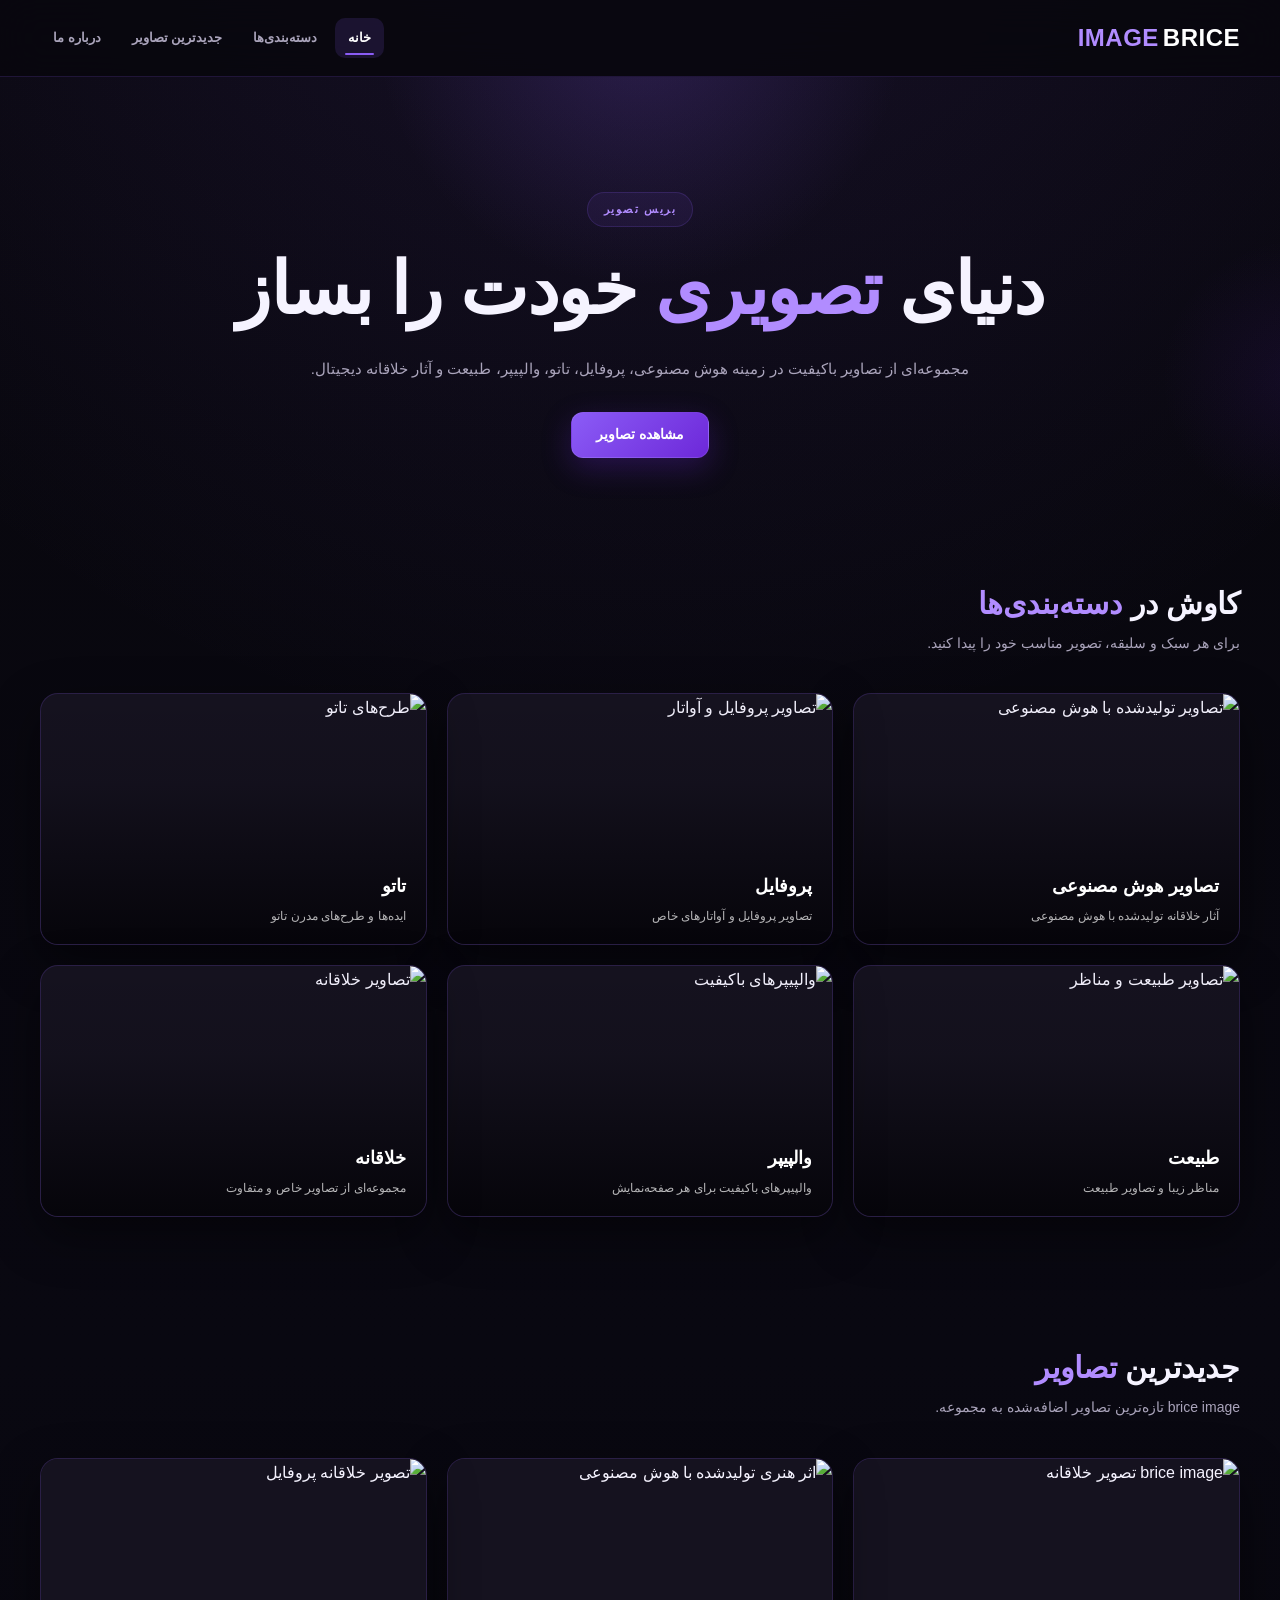
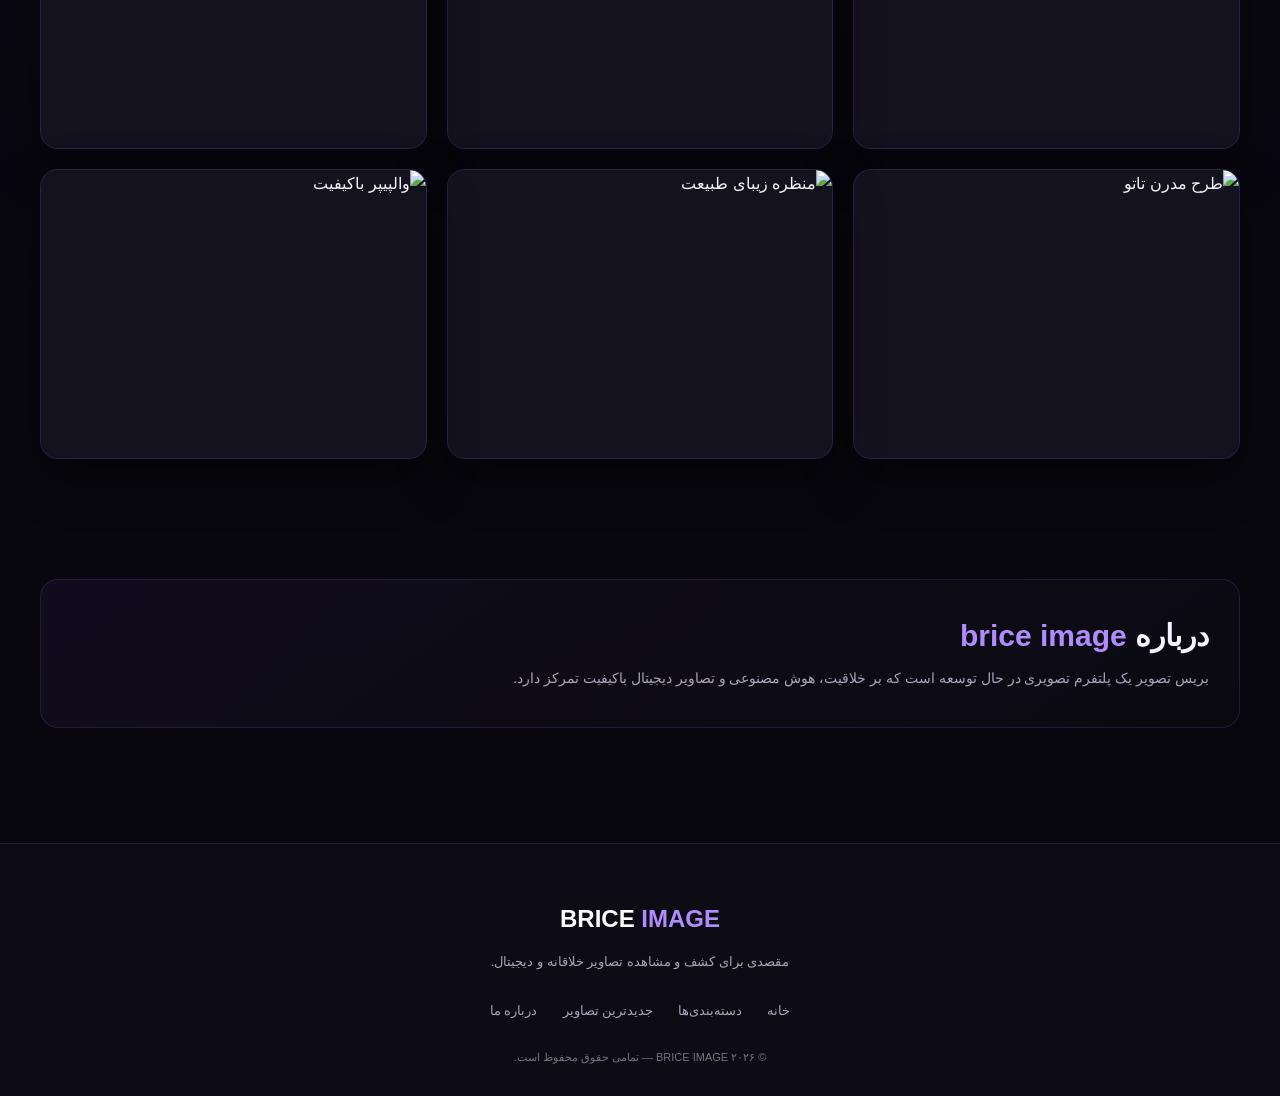
==== commit 86463435: "Update 'بریس ایمیج' to 'بریس تصویر' in index.html" ====
--- a/index.html
+++ b/index.html
@@ -8,14 +8,14 @@
 <meta name="viewport" content="width=device-width, initial-scale=1.0">
 
 <title>
-بریس ایمیج | تصاویر هوش مصنوعی، پروفایل، تاتو و والپیپر
+بریس تصویر | تصاویر هوش مصنوعی، پروفایل، تاتو و والپیپر
 </title>
 
 <meta name="description"
-content="بریس ایمیج؛ مجموعه‌ای از تصاویر باکیفیت شامل تصاویر هوش مصنوعی، عکس پروفایل، طرح‌های تاتو، والپیپر، طبیعت و آثار خلاقانه دیجیتال.">
+content="بریس تصویر؛ مجموعه‌ای از تصاویر باکیفیت شامل تصاویر هوش مصنوعی، عکس پروفایل، طرح‌های تاتو، والپیپر، طبیعت و آثار خلاقانه دیجیتال.">
 
 <meta name="keywords"
-content="بریس ایمیج, تصاویر هوش مصنوعی, عکس پروفایل, طرح تاتو, والپیپر, تصاویر طبیعت, تصاویر خلاقانه">
+content="بریس تصویر, تصاویر هوش مصنوعی, عکس پروفایل, طرح تاتو, والپیپر, تصاویر طبیعت, تصاویر خلاقانه">
 
 <meta name="robots" content="index, follow">
 
@@ -83,7 +83,7 @@
 
 
 <span class="category-label">
-بریس ایمیج
+بریس تصویر 
 </span>
 
 
@@ -403,7 +403,7 @@
 </h2>
 
 <p>
-بریس ایمیج یک پلتفرم تصویری در حال توسعه است
+بریس تصویر یک پلتفرم تصویری در حال توسعه است
 که بر خلاقیت، هوش مصنوعی و تصاویر دیجیتال باکیفیت تمرکز دارد.
 </p>
 
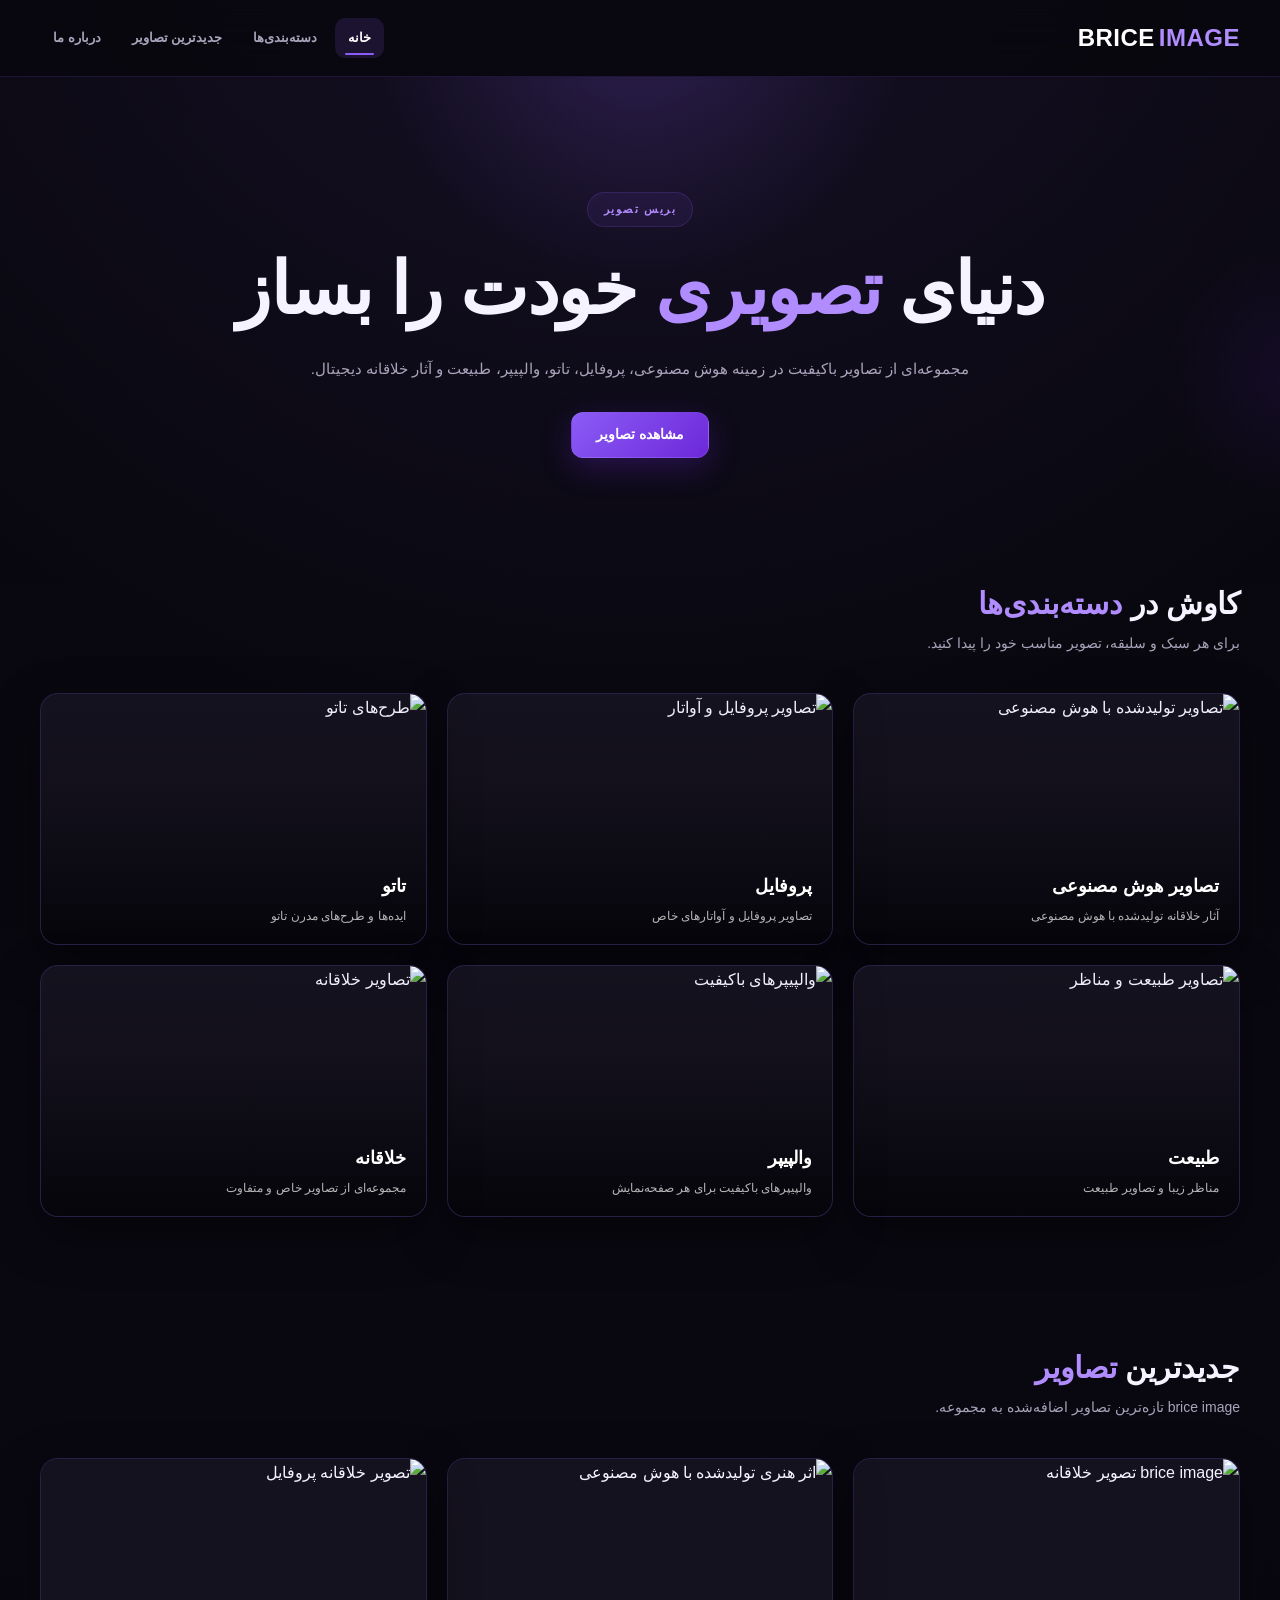
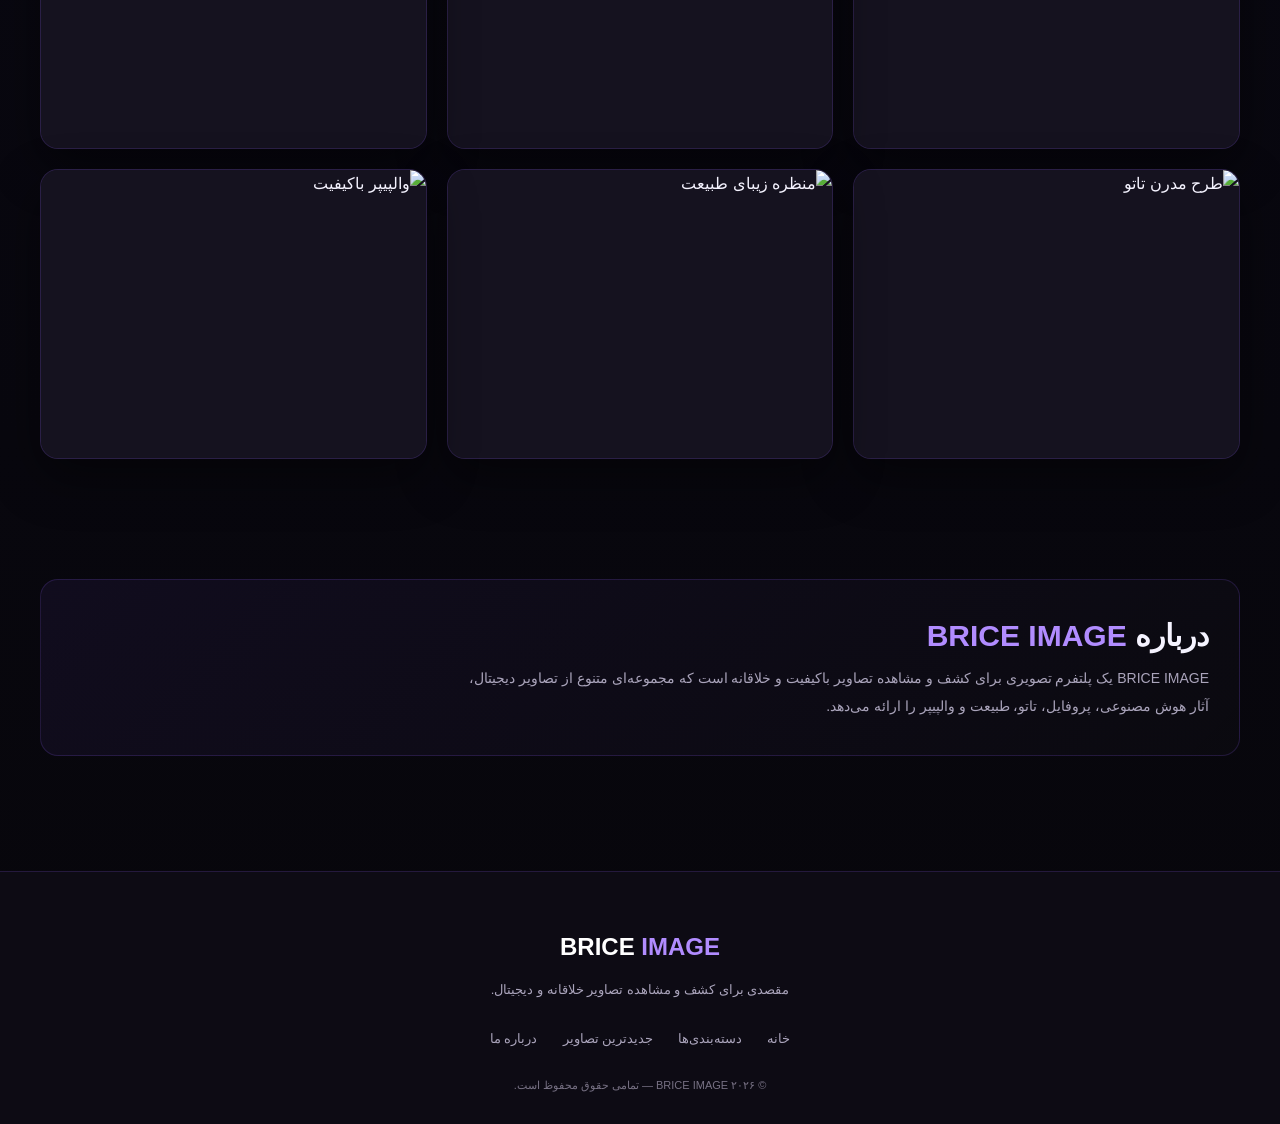
==== commit dc74a502: "Refactor logo and update about section content Updated the logo and section title for consistency an" ====
--- a/index.html
+++ b/index.html
@@ -35,8 +35,8 @@
 
 <div class="container">
 
-<a href="index.html" class="logo" aria-label="بریس ایمیج">
-BRICE <span>IMAGE</span>
+<a href="index.html" class="logo" dir="ltr">
+    BRICE <span>IMAGE</span>
 </a>
 
 
@@ -393,24 +393,24 @@
 
 <section id="about">
 
-<div class="container">
-
-
-<div class="section-title">
-
-<h2>
-درباره <span>brice image</span>
-</h2>
-
-<p>
-بریس تصویر یک پلتفرم تصویری در حال توسعه است
-که بر خلاقیت، هوش مصنوعی و تصاویر دیجیتال باکیفیت تمرکز دارد.
-</p>
-
-</div>
-
-
-</div>
+    <div class="container">
+
+        <div class="section-title">
+
+            <h2>
+                درباره <span>BRICE IMAGE</span>
+            </h2>
+
+            <p>
+                BRICE IMAGE یک پلتفرم تصویری برای کشف و مشاهده
+                تصاویر باکیفیت و خلاقانه است که مجموعه‌ای متنوع
+                از تصاویر دیجیتال، آثار هوش مصنوعی، پروفایل،
+                تاتو، طبیعت و والپیپر را ارائه می‌دهد.
+            </p>
+
+        </div>
+
+    </div>
 
 </section>
 
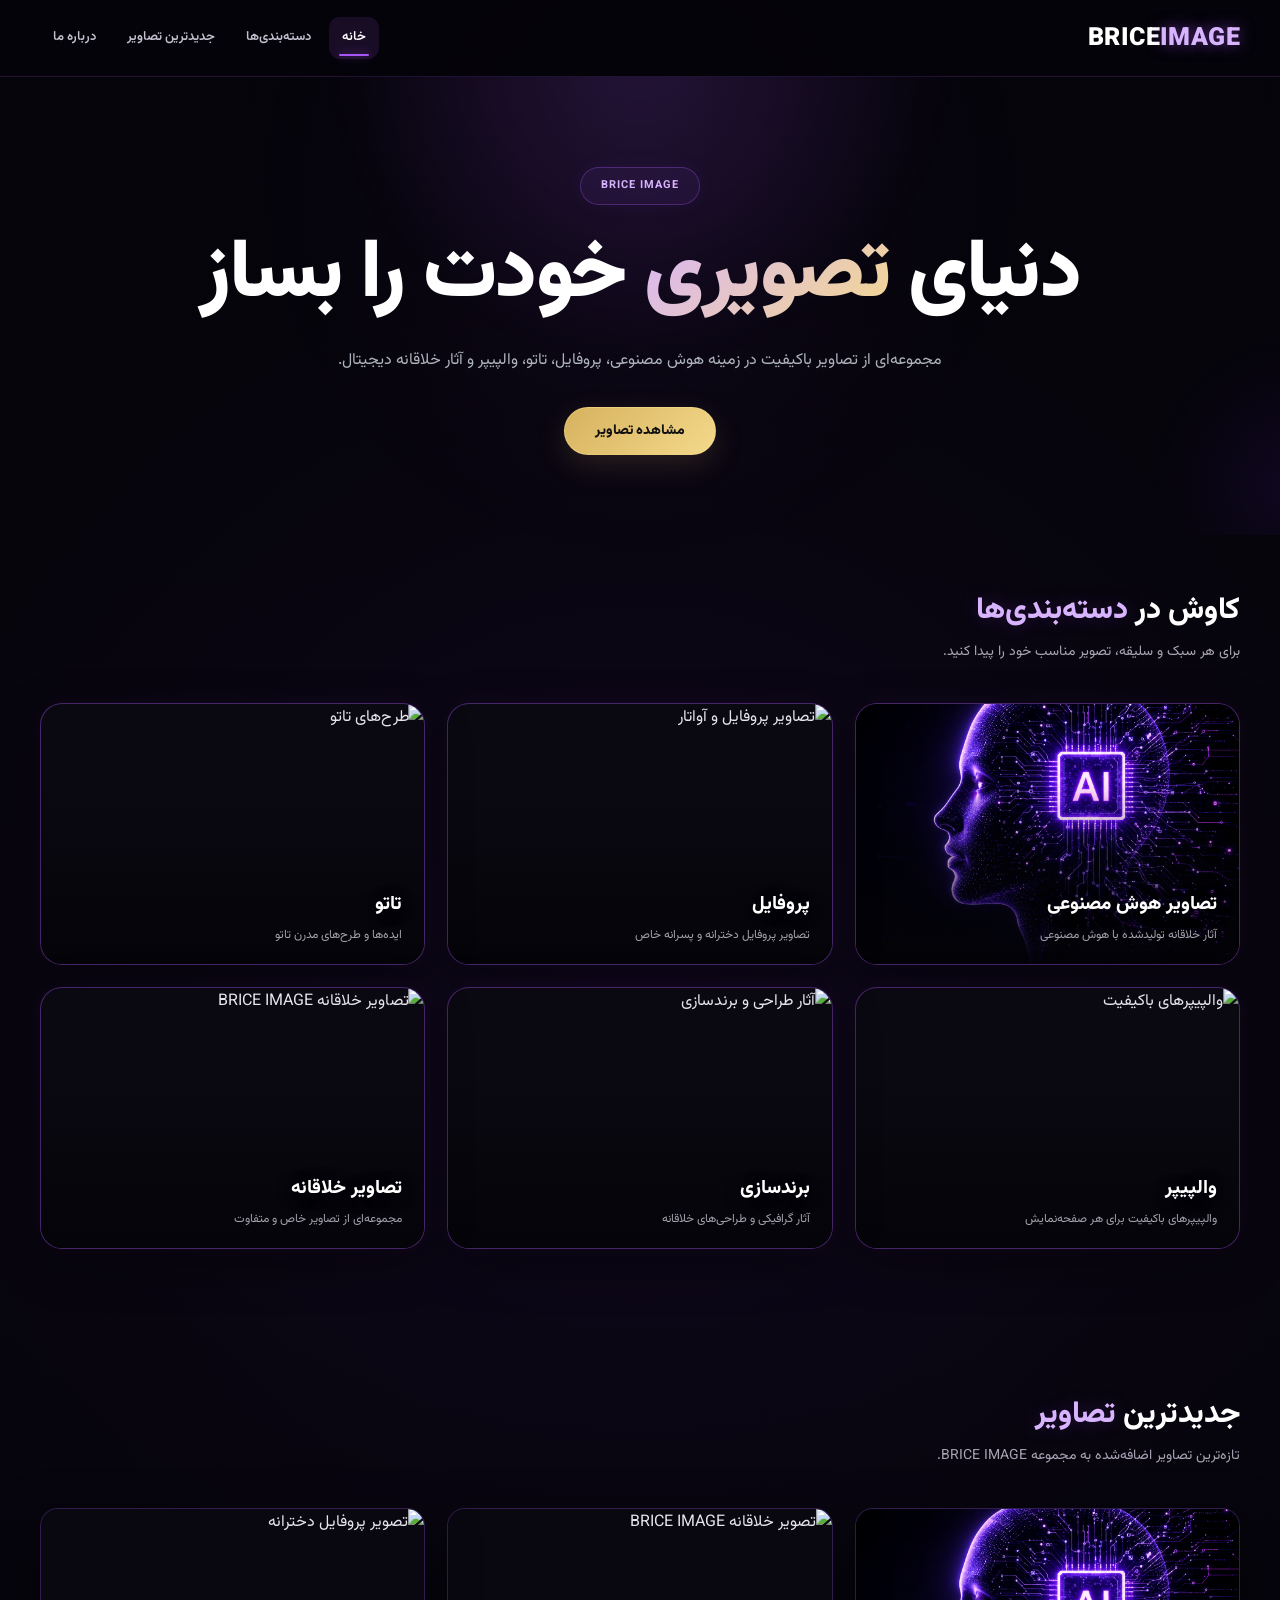
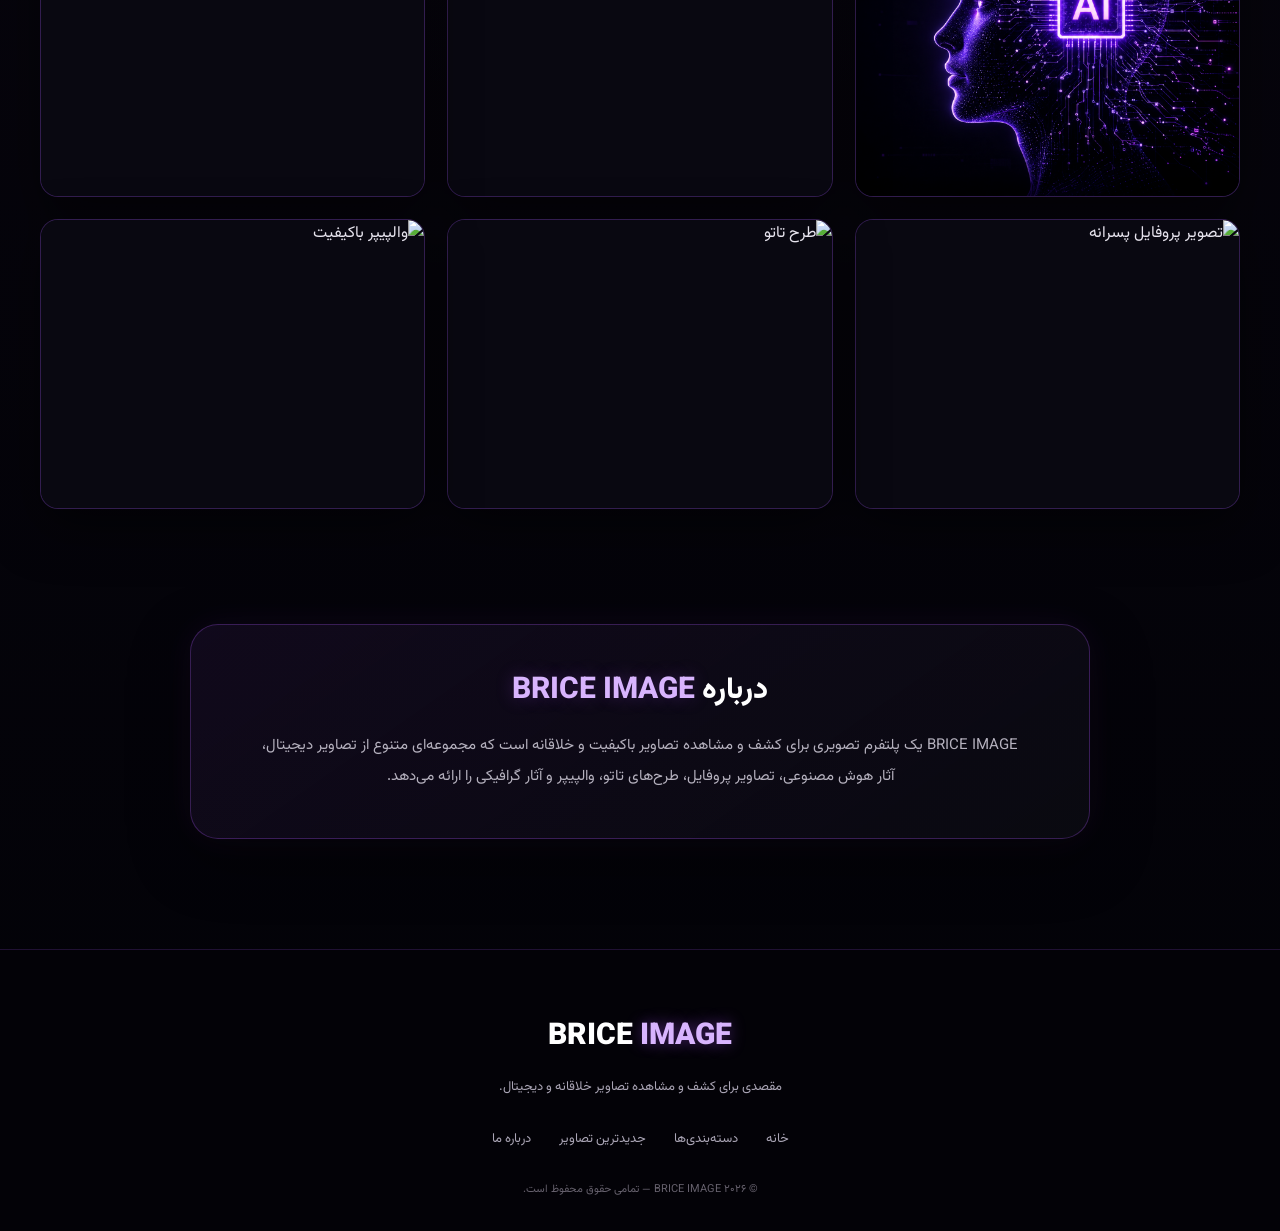
==== commit 9d359e6d: "Refactor index.html for improved structure and content" ====
--- a/index.html
+++ b/index.html
@@ -12,10 +12,10 @@
 </title>
 
 <meta name="description"
-content="بریس تصویر؛ مجموعه‌ای از تصاویر باکیفیت شامل تصاویر هوش مصنوعی، عکس پروفایل، طرح‌های تاتو، والپیپر، طبیعت و آثار خلاقانه دیجیتال.">
+content="بریس تصویر؛ مجموعه‌ای از تصاویر باکیفیت شامل تصاویر هوش مصنوعی، عکس پروفایل، طرح‌های تاتو، والپیپر و آثار خلاقانه دیجیتال.">
 
 <meta name="keywords"
-content="بریس تصویر, تصاویر هوش مصنوعی, عکس پروفایل, طرح تاتو, والپیپر, تصاویر طبیعت, تصاویر خلاقانه">
+content="بریس تصویر, BRICE IMAGE, تصاویر هوش مصنوعی, عکس پروفایل, طرح تاتو, والپیپر, تصاویر خلاقانه">
 
 <meta name="robots" content="index, follow">
 
@@ -33,34 +33,34 @@
 
 <header class="site-header">
 
-<div class="container">
-
-<a href="index.html" class="logo" dir="ltr">
-    BRICE <span>IMAGE</span>
-</a>
-
-
-<nav class="main-nav" aria-label="منوی اصلی">
-
-<a href="index.html" class="active">
-خانه
-</a>
-
-<a href="#categories">
-دسته‌بندی‌ها
-</a>
-
-<a href="#latest">
-جدیدترین تصاویر
-</a>
-
-<a href="#about">
-درباره ما
-</a>
-
-</nav>
-
-</div>
+    <div class="container">
+
+        <a href="index.html" class="logo" dir="ltr">
+            BRICE <span>IMAGE</span>
+        </a>
+
+
+        <nav class="main-nav" aria-label="منوی اصلی">
+
+            <a href="index.html" class="active">
+                خانه
+            </a>
+
+            <a href="#categories">
+                دسته‌بندی‌ها
+            </a>
+
+            <a href="#latest">
+                جدیدترین تصاویر
+            </a>
+
+            <a href="#about">
+                درباره ما
+            </a>
+
+        </nav>
+
+    </div>
 
 </header>
 
@@ -79,31 +79,29 @@
 
 <section class="category-hero">
 
-<div class="container">
-
-
-<span class="category-label">
-بریس تصویر 
-</span>
-
-
-<h1>
-دنیای <span>تصویری</span> خودت را بساز
-</h1>
-
-
-<p>
-مجموعه‌ای از تصاویر باکیفیت در زمینه هوش مصنوعی،
-پروفایل، تاتو، والپیپر، طبیعت و آثار خلاقانه دیجیتال.
-</p>
-
-
-<a href="#categories" class="btn">
-مشاهده تصاویر
-</a>
-
-
-</div>
+    <div class="container">
+
+        <span class="category-label">
+            BRICE IMAGE
+        </span>
+
+
+        <h1>
+            دنیای <span>تصویری</span> خودت را بساز
+        </h1>
+
+
+        <p>
+            مجموعه‌ای از تصاویر باکیفیت در زمینه هوش مصنوعی،
+            پروفایل، تاتو، والپیپر و آثار خلاقانه دیجیتال.
+        </p>
+
+
+        <a href="#categories" class="btn">
+            مشاهده تصاویر
+        </a>
+
+    </div>
 
 </section>
 
@@ -115,179 +113,190 @@
 
 <section id="categories">
 
-<div class="container">
-
-
-<div class="section-title">
-
-<h2>
-کاوش در <span>دسته‌بندی‌ها</span>
-</h2>
-
-<p>
-برای هر سبک و سلیقه، تصویر مناسب خود را پیدا کنید.
-</p>
-
-</div>
-
-
-
-<div class="categories">
-
-
-<!-- AI -->
-
-<a href="categories/ai.html" class="category-card">
-
-<img
-src="images/ai/ai-1.webp"
-alt="تصاویر تولیدشده با هوش مصنوعی"
-loading="lazy">
-
-<div class="category-content">
-
-<h3>
-تصاویر هوش مصنوعی
-</h3>
-
-<p>
-آثار خلاقانه تولیدشده با هوش مصنوعی
-</p>
-
-</div>
-
-</a>
-
-
-
-<!-- PROFILE -->
-
-<a href="categories/profile.html" class="category-card">
-
-<img
-src="images/profile/profile-1.webp"
-alt="تصاویر پروفایل و آواتار"
-loading="lazy">
-
-<div class="category-content">
-
-<h3>
-پروفایل
-</h3>
-
-<p>
-تصاویر پروفایل و آواتارهای خاص
-</p>
-
-</div>
-
-</a>
-
-
-
-<!-- TATTOO -->
-
-<a href="categories/tattoo.html" class="category-card">
-
-<img
-src="images/tattoo/tattoo-1.webp"
-alt="طرح‌های تاتو"
-loading="lazy">
-
-<div class="category-content">
-
-<h3>
-تاتو
-</h3>
-
-<p>
-ایده‌ها و طرح‌های مدرن تاتو
-</p>
-
-</div>
-
-</a>
-
-
-
-<!-- NATURE -->
-
-<a href="categories/nature.html" class="category-card">
-
-<img
-src="images/nature/nature-1.webp"
-alt="تصاویر طبیعت و مناظر"
-loading="lazy">
-
-<div class="category-content">
-
-<h3>
-طبیعت
-</h3>
-
-<p>
-مناظر زیبا و تصاویر طبیعت
-</p>
-
-</div>
-
-</a>
-
-
-
-<!-- WALLPAPERS -->
-
-<a href="categories/wallpapers.html" class="category-card">
-
-<img
-src="images/wallpapers/wallpaper-1.webp"
-alt="والپیپرهای باکیفیت"
-loading="lazy">
-
-<div class="category-content">
-
-<h3>
-والپیپر
-</h3>
-
-<p>
-والپیپرهای باکیفیت برای هر صفحه‌نمایش
-</p>
-
-</div>
-
-</a>
-
-
-
-<!-- OTHER -->
-
-<a href="categories/other.html" class="category-card">
-
-<img
-src="images/other/other-1.webp"
-alt="تصاویر خلاقانه"
-loading="lazy">
-
-<div class="category-content">
-
-<h3>
-خلاقانه
-</h3>
-
-<p>
-مجموعه‌ای از تصاویر خاص و متفاوت
-</p>
-
-</div>
-
-</a>
-
-
-
-</div>
-
-</div>
+    <div class="container">
+
+
+        <div class="section-title">
+
+            <h2>
+                کاوش در <span>دسته‌بندی‌ها</span>
+            </h2>
+
+            <p>
+                برای هر سبک و سلیقه، تصویر مناسب خود را پیدا کنید.
+            </p>
+
+        </div>
+
+
+
+        <div class="categories">
+
+
+            <!-- =================================================
+                 AI
+            ================================================== -->
+
+            <a href="categories/ai.html" class="category-card">
+
+                <img
+                    src="images/ai/ai-001.jpg"
+                    alt="تصاویر تولیدشده با هوش مصنوعی"
+                    loading="lazy">
+
+                <div class="category-content">
+
+                    <h3>
+                        تصاویر هوش مصنوعی
+                    </h3>
+
+                    <p>
+                        آثار خلاقانه تولیدشده با هوش مصنوعی
+                    </p>
+
+                </div>
+
+            </a>
+
+
+
+            <!-- =================================================
+                 PROFILE
+            ================================================== -->
+
+            <a href="categories/profile.html" class="category-card">
+
+                <img
+                    src="images/profile/girl/girl-001.jpg"
+                    alt="تصاویر پروفایل و آواتار"
+                    loading="lazy">
+
+                <div class="category-content">
+
+                    <h3>
+                        پروفایل
+                    </h3>
+
+                    <p>
+                        تصاویر پروفایل دخترانه و پسرانه خاص
+                    </p>
+
+                </div>
+
+            </a>
+
+
+
+            <!-- =================================================
+                 TATTOO
+            ================================================== -->
+
+            <a href="categories/tattoo.html" class="category-card">
+
+                <img
+                    src="images/tattoo/tattoo-001.jpg"
+                    alt="طرح‌های تاتو"
+                    loading="lazy">
+
+                <div class="category-content">
+
+                    <h3>
+                        تاتو
+                    </h3>
+
+                    <p>
+                        ایده‌ها و طرح‌های مدرن تاتو
+                    </p>
+
+                </div>
+
+            </a>
+
+
+
+            <!-- =================================================
+                 WALLPAPER
+            ================================================== -->
+
+            <a href="categories/wallpapers.html" class="category-card">
+
+                <img
+                    src="images/wallpaper/wallpaper-001.jpg"
+                    alt="والپیپرهای باکیفیت"
+                    loading="lazy">
+
+                <div class="category-content">
+
+                    <h3>
+                        والپیپر
+                    </h3>
+
+                    <p>
+                        والپیپرهای باکیفیت برای هر صفحه‌نمایش
+                    </p>
+
+                </div>
+
+            </a>
+
+
+
+            <!-- =================================================
+                 BRANDING
+            ================================================== -->
+
+            <a href="categories/other.html" class="category-card">
+
+                <img
+                    src="images/branding/branding-001.jpg"
+                    alt="آثار طراحی و برندسازی"
+                    loading="lazy">
+
+                <div class="category-content">
+
+                    <h3>
+                        برندسازی
+                    </h3>
+
+                    <p>
+                        آثار گرافیکی و طراحی‌های خلاقانه
+                    </p>
+
+                </div>
+
+            </a>
+
+
+
+            <!-- =================================================
+                 CREATIVE / HERO
+            ================================================== -->
+
+            <a href="categories/nature.html" class="category-card">
+
+                <img
+                    src="images/hero/hero-001.jpg"
+                    alt="تصاویر خلاقانه BRICE IMAGE"
+                    loading="lazy">
+
+                <div class="category-content">
+
+                    <h3>
+                        تصاویر خلاقانه
+                    </h3>
+
+                    <p>
+                        مجموعه‌ای از تصاویر خاص و متفاوت
+                    </p>
+
+                </div>
+
+            </a>
+
+
+        </div>
+
+    </div>
 
 </section>
 
@@ -299,89 +308,106 @@
 
 <section id="latest">
 
-<div class="container">
-
-
-<div class="section-title">
-
-<h2>
-جدیدترین <span>تصاویر</span>
-</h2>
-
-<p>
-brice image تازه‌ترین تصاویر اضافه‌شده به مجموعه.
-</p>
-
-</div>
-
-
-
-<div class="image-grid">
-
-
-<div class="image-card">
-
-<img
-src="images/hero/hero-1.webp"
-alt="brice image تصویر خلاقانه "
-loading="lazy">
-
-</div>
-
-
-<div class="image-card">
-
-<img
-src="images/ai/ai-2.webp"
-alt="اثر هنری تولیدشده با هوش مصنوعی"
-loading="lazy">
-
-</div>
-
-
-<div class="image-card">
-
-<img
-src="images/profile/profile-2.webp"
-alt="تصویر خلاقانه پروفایل"
-loading="lazy">
-
-</div>
-
-
-<div class="image-card">
-
-<img
-src="images/tattoo/tattoo-2.webp"
-alt="طرح مدرن تاتو"
-loading="lazy">
-
-</div>
-
-
-<div class="image-card">
-
-<img
-src="images/nature/nature-2.webp"
-alt="منظره زیبای طبیعت"
-loading="lazy">
-
-</div>
-
-
-<div class="image-card">
-
-<img
-src="images/wallpapers/wallpaper-2.webp"
-alt="والپیپر باکیفیت"
-loading="lazy">
-
-</div>
-
-
-</div>
-
-</div>
+    <div class="container">
+
+
+        <div class="section-title">
+
+            <h2>
+                جدیدترین <span>تصاویر</span>
+            </h2>
+
+            <p>
+                تازه‌ترین تصاویر اضافه‌شده به مجموعه BRICE IMAGE.
+            </p>
+
+        </div>
+
+
+
+        <div class="image-grid">
+
+
+            <!-- AI -->
+
+            <div class="image-card">
+
+                <img
+                    src="images/ai/ai-001.jpg"
+                    alt="تصویر هوش مصنوعی BRICE IMAGE"
+                    loading="lazy">
+
+            </div>
+
+
+
+            <!-- HERO -->
+
+            <div class="image-card">
+
+                <img
+                    src="images/hero/hero-001.jpg"
+                    alt="تصویر خلاقانه BRICE IMAGE"
+                    loading="lazy">
+
+            </div>
+
+
+
+            <!-- GIRL PROFILE -->
+
+            <div class="image-card">
+
+                <img
+                    src="images/profile/girl/girl-001.jpg"
+                    alt="تصویر پروفایل دخترانه"
+                    loading="lazy">
+
+            </div>
+
+
+
+            <!-- BOY PROFILE -->
+
+            <div class="image-card">
+
+                <img
+                    src="images/profile/boy/boy-001.jpg"
+                    alt="تصویر پروفایل پسرانه"
+                    loading="lazy">
+
+            </div>
+
+
+
+            <!-- TATTOO -->
+
+            <div class="image-card">
+
+                <img
+                    src="images/tattoo/tattoo-001.jpg"
+                    alt="طرح تاتو"
+                    loading="lazy">
+
+            </div>
+
+
+
+            <!-- WALLPAPER -->
+
+            <div class="image-card">
+
+                <img
+                    src="images/wallpaper/wallpaper-001.jpg"
+                    alt="والپیپر باکیفیت"
+                    loading="lazy">
+
+            </div>
+
+
+        </div>
+
+    </div>
 
 </section>
 
@@ -404,8 +430,8 @@
             <p>
                 BRICE IMAGE یک پلتفرم تصویری برای کشف و مشاهده
                 تصاویر باکیفیت و خلاقانه است که مجموعه‌ای متنوع
-                از تصاویر دیجیتال، آثار هوش مصنوعی، پروفایل،
-                تاتو، طبیعت و والپیپر را ارائه می‌دهد.
+                از تصاویر دیجیتال، آثار هوش مصنوعی، تصاویر پروفایل،
+                طرح‌های تاتو، والپیپر و آثار گرافیکی را ارائه می‌دهد.
             </p>
 
         </div>
@@ -425,46 +451,45 @@
 
 <footer>
 
-
-<div class="footer-logo">
-BRICE <span>IMAGE</span>
-</div>
-
-
-<p>
-مقصدی برای کشف و مشاهده تصاویر خلاقانه و دیجیتال.
-</p>
-
-
-<div class="footer-links">
-
-<a href="index.html">
-خانه
-</a>
-
-<a href="#categories">
-دسته‌بندی‌ها
-</a>
-
-<a href="#latest">
-جدیدترین تصاویر
-</a>
-
-<a href="#about">
-درباره ما
-</a>
-
-</div>
-
-
-<p>
-© ۲۰۲۶ BRICE IMAGE — تمامی حقوق محفوظ است.
-</p>
-
+    <div class="footer-logo">
+        BRICE <span>IMAGE</span>
+    </div>
+
+
+    <p>
+        مقصدی برای کشف و مشاهده تصاویر خلاقانه و دیجیتال.
+    </p>
+
+
+    <div class="footer-links">
+
+        <a href="index.html">
+            خانه
+        </a>
+
+        <a href="#categories">
+            دسته‌بندی‌ها
+        </a>
+
+        <a href="#latest">
+            جدیدترین تصاویر
+        </a>
+
+        <a href="#about">
+            درباره ما
+        </a>
+
+    </div>
+
+
+    <p>
+        © ۲۰۲۶ BRICE IMAGE — تمامی حقوق محفوظ است.
+    </p>
 
 </footer>
 
 
+
 <script src="script.js"></script>
 
 </body>
--- a/style.css
+++ b/style.css
@@ -1,40 +1,66 @@
 /* =========================================================
    BRICE IMAGE
-   PREMIUM DARK / PURPLE / RTL
+   PREMIUM BLACK / PURPLE / GOLD
+   IMAGE-FIRST DESIGN
+   RTL / RESPONSIVE
+   ========================================================= */
+
+
+/* =========================================================
+   FONT
+   ========================================================= */
+
+@import url('https://fonts.googleapis.com/css2?family=Vazirmatn:wght@300;400;500;600;700;800;900&display=swap');
+
+
+/* =========================================================
+   ROOT
    ========================================================= */
 
 :root {
 
-    --bg: #08070d;
-    --bg-soft: #0d0b14;
-    --bg-elevated: #11101a;
-
-    --card: #15121f;
-    --card-hover: #1c1729;
-
-    --purple: #8b5cf6;
-    --purple-light: #b18cff;
-    --purple-dark: #6d28d9;
-
-    --white: #ffffff;
-    --text: #f5f3ff;
-    --text-soft: #aaa4bb;
-    --text-muted: #777184;
-
-    --border: rgba(139, 92, 246, 0.18);
-    --border-hover: rgba(139, 92, 246, 0.55);
-
+    /* BACKGROUND */
+    --bg: #05040A;
+    --bg-soft: #080812;
+    --bg-elevated: #0D0C15;
+
+    /* CARD */
+    --card: #0B0B16;
+    --card-hover: #121223;
+
+    /* BRICE PURPLE */
+    --purple: #A855F7;
+    --purple-light: #D8B4FE;
+    --purple-soft: #A78BFA;
+    --purple-dark: #6D28D9;
+
+    /* GOLD */
+    --gold: #D6B25E;
+    --gold-light: #F4D98B;
+
+    /* TEXT */
+    --white: #F5F3FF;
+    --text: #E7E4EE;
+    --text-soft: #AAA5B5;
+    --text-muted: #777180;
+
+    /* BORDER */
+    --border: rgba(168, 85, 247, .32);
+    --border-soft: rgba(168, 85, 247, .18);
+    --border-hover: rgba(168, 85, 247, .70);
+
+    /* SHADOW */
     --shadow:
-        0 18px 50px rgba(0, 0, 0, 0.45);
-
-    --shadow-hover:
-        0 25px 70px rgba(0, 0, 0, 0.62);
-
-    --radius: 18px;
-
-    --transition:
-        0.3s ease;
-
+        0 20px 60px rgba(0, 0, 0, .50);
+
+    --purple-shadow:
+        0 0 35px rgba(168, 85, 247, .14);
+
+    /* RADIUS */
+    --radius: 22px;
+
+    /* TRANSITION */
+    --transition: .3s ease;
 }
 
 
@@ -43,21 +69,15 @@
    ========================================================= */
 
 * {
-
     margin: 0;
     padding: 0;
-
     box-sizing: border-box;
-
 }
 
 
 html {
-
     scroll-behavior: smooth;
-
     scroll-padding-top: 90px;
-
 }
 
 
@@ -65,20 +85,7 @@
 
     min-height: 100vh;
 
-    background:
-        radial-gradient(
-            circle at 50% -10%,
-            rgba(139, 92, 246, 0.13),
-            transparent 34%
-        ),
-        linear-gradient(
-            180deg,
-            #08070d 0%,
-            #090811 50%,
-            #07060b 100%
-        );
-
-    color: var(--text);
+    direction: rtl;
 
     font-family:
         "Vazirmatn",
@@ -86,55 +93,75 @@
         Arial,
         sans-serif;
 
-    line-height: 1.7;
+    background:
+
+        radial-gradient(
+            circle at 50% 35%,
+            rgba(120, 40, 220, .075),
+            transparent 38%
+        ),
+
+        linear-gradient(
+            180deg,
+            #05040A 0%,
+            #07050D 45%,
+            #020207 100%
+        );
+
+    color: var(--text);
+
+    line-height: 1.8;
 
     overflow-x: hidden;
 
-    opacity: 0;
-
-    transition:
-        opacity 0.5s ease;
-
-}
-
-
-body.page-loaded {
-
-    opacity: 1;
+    -webkit-font-smoothing: antialiased;
+
+}
+
+
+body::before {
+
+    content: "";
+
+    position: fixed;
+
+    inset: 0;
+
+    pointer-events: none;
+
+    z-index: -1;
+
+    background:
+
+        radial-gradient(
+            circle at 50% 20%,
+            rgba(168, 85, 247, .055),
+            transparent 40%
+        );
 
 }
 
 
 body.viewer-open {
-
     overflow: hidden;
-
 }
 
 
 a {
-
     color: inherit;
-
     text-decoration: none;
-
 }
 
 
 button,
 a {
-
     -webkit-tap-highlight-color: transparent;
-
 }
 
 
 img {
-
     display: block;
-
     max-width: 100%;
-
 }
 
 
@@ -142,8 +169,7 @@
 
     background: var(--purple);
 
-    color: var(--white);
-
+    color: white;
 }
 
 
@@ -177,7 +203,7 @@
     z-index: 1000;
 
     background:
-        rgba(8, 7, 13, 0.82);
+        rgba(5, 4, 10, .88);
 
     backdrop-filter:
         blur(20px);
@@ -186,7 +212,7 @@
         blur(20px);
 
     border-bottom:
-        1px solid var(--border);
+        1px solid var(--border-soft);
 
 }
 
@@ -203,8 +229,6 @@
 
     gap: 25px;
 
-    direction: rtl;
-
 }
 
 
@@ -218,18 +242,26 @@
 
     align-items: center;
 
-    gap: 4px;
-
-    color: var(--white);
-
-    font-size: 24px;
+    direction: ltr;
+
+    color: white;
+
+    font-size: 25px;
 
     font-weight: 900;
 
-    letter-spacing: 0.5px;
+    letter-spacing: .4px;
 
     white-space: nowrap;
 
+    transition:
+        opacity var(--transition);
+
+}
+
+
+.logo:hover {
+    opacity: .88;
 }
 
 
@@ -237,6 +269,9 @@
 
     color: var(--purple-light);
 
+    text-shadow:
+        0 0 15px rgba(168, 85, 247, .55);
+
 }
 
 
@@ -259,16 +294,15 @@
 
     position: relative;
 
-    padding:
-        9px 13px;
-
-    color: var(--text-soft);
+    padding: 9px 13px;
+
+    color: #C5C1CF;
 
     font-size: 13px;
 
     font-weight: 600;
 
-    border-radius: 10px;
+    border-radius: 11px;
 
     transition:
         color var(--transition),
@@ -280,20 +314,20 @@
 
 .main-nav a:hover {
 
-    color: var(--white);
-
-    background:
-        rgba(139, 92, 246, 0.09);
+    color: white;
+
+    background:
+        rgba(168, 85, 247, .08);
 
 }
 
 
 .main-nav a.active {
 
-    color: var(--white);
-
-    background:
-        rgba(139, 92, 246, 0.14);
+    color: white;
+
+    background:
+        rgba(168, 85, 247, .12);
 
 }
 
@@ -317,6 +351,9 @@
 
     border-radius: 10px;
 
+    box-shadow:
+        0 0 10px rgba(168, 85, 247, .6);
+
 }
 
 
@@ -328,8 +365,15 @@
 
     position: relative;
 
-    padding:
-        115px 0 90px;
+    min-height: 440px;
+
+    display: flex;
+
+    align-items: center;
+
+    justify-content: center;
+
+    padding: 90px 0 80px;
 
     text-align: center;
 
@@ -344,11 +388,11 @@
 
     position: absolute;
 
-    width: 550px;
-
-    height: 550px;
-
-    top: -330px;
+    width: 650px;
+
+    height: 650px;
+
+    top: -350px;
 
     left: 50%;
 
@@ -356,12 +400,16 @@
         translateX(-50%);
 
     background:
+
         radial-gradient(
             circle,
-            rgba(139, 92, 246, 0.20),
+            rgba(168, 85, 247, .16),
             transparent 68%
         );
 
+    filter:
+        blur(10px);
+
     pointer-events: none;
 
 }
@@ -373,18 +421,19 @@
 
     position: absolute;
 
-    width: 280px;
-
-    height: 280px;
-
-    right: -160px;
-
-    top: 160px;
-
-    background:
+    width: 300px;
+
+    height: 300px;
+
+    right: -170px;
+
+    bottom: -100px;
+
+    background:
+
         radial-gradient(
             circle,
-            rgba(109, 40, 217, 0.10),
+            rgba(109, 40, 217, .10),
             transparent 70%
         );
 
@@ -410,16 +459,14 @@
 
     justify-content: center;
 
-    margin-bottom: 20px;
-
-    padding:
-        7px 16px;
-
-    color:
-        var(--purple-light);
-
-    background:
-        rgba(139, 92, 246, 0.08);
+    margin-bottom: 22px;
+
+    padding: 8px 20px;
+
+    color: var(--purple-light);
+
+    background:
+        rgba(168, 85, 247, .07);
 
     border:
         1px solid var(--border);
@@ -430,7 +477,10 @@
 
     font-weight: 700;
 
-    letter-spacing: 1.5px;
+    letter-spacing: 1px;
+
+    box-shadow:
+        0 0 20px rgba(168, 85, 247, .06);
 
 }
 
@@ -439,13 +489,14 @@
 
     max-width: 900px;
 
-    margin:
-        0 auto 22px;
+    margin: 0 auto 20px;
+
+    color: white;
 
     font-size:
-        clamp(40px, 6vw, 72px);
-
-    line-height: 1.18;
+        clamp(45px, 7vw, 82px);
+
+    line-height: 1.2;
 
     font-weight: 900;
 
@@ -456,70 +507,80 @@
 
 .category-hero h1 span {
 
-    color: var(--purple-light);
-
-}
-
-
-.category-hero p {
-
-    max-width: 680px;
-
-    margin:
-        0 auto 28px;
-
-    color: var(--text-soft);
-
-    font-size: 15px;
-
-    line-height: 2;
-
-}
-
-
-/* =========================================================
-   BUTTON
-   ========================================================= */
-
-.btn {
-
-    display: inline-flex;
-
-    align-items: center;
-
-    justify-content: center;
-
-    min-height: 46px;
-
-    padding:
-        0 24px;
-
-    color: var(--white);
-
-    background:
+    background:
+
         linear-gradient(
             135deg,
-            var(--purple),
-            var(--purple-dark)
+            var(--purple-light),
+            var(--gold-light)
         );
 
+    -webkit-background-clip: text;
+
+    background-clip: text;
+
+    color: transparent;
+
+}
+
+
+.category-hero p {
+
+    max-width: 700px;
+
+    margin: 0 auto 30px;
+
+    color: #AEB4BD;
+
+    font-size: 16px;
+
+    line-height: 2;
+
+}
+
+
+/* =========================================================
+   BUTTON
+   ========================================================= */
+
+.btn {
+
+    display: inline-flex;
+
+    align-items: center;
+
+    justify-content: center;
+
+    min-height: 48px;
+
+    padding: 0 30px;
+
+    color: #111;
+
+    background:
+
+        linear-gradient(
+            135deg,
+            var(--gold),
+            var(--gold-light)
+        );
+
     border:
-        1px solid
-        rgba(255, 255, 255, 0.08);
-
-    border-radius: 12px;
+        1px solid rgba(244, 217, 139, .45);
+
+    border-radius: 50px;
 
     font-size: 14px;
 
-    font-weight: 700;
+    font-weight: 800;
 
     box-shadow:
-        0 10px 30px
-        rgba(109, 40, 217, 0.28);
+        0 10px 30px rgba(214, 178, 94, .15);
 
     transition:
         transform var(--transition),
-        box-shadow var(--transition);
+        box-shadow var(--transition),
+        filter var(--transition);
 
 }
 
@@ -529,9 +590,11 @@
     transform:
         translateY(-3px);
 
+    filter:
+        brightness(1.05);
+
     box-shadow:
-        0 15px 40px
-        rgba(109, 40, 217, 0.42);
+        0 15px 40px rgba(214, 178, 94, .22);
 
 }
 
@@ -541,9 +604,7 @@
    ========================================================= */
 
 section {
-
     position: relative;
-
 }
 
 
@@ -552,7 +613,7 @@
 #about {
 
     padding:
-        35px 0 95px;
+        55px 0 90px;
 
 }
 
@@ -572,7 +633,9 @@
 
 .section-title h2 {
 
-    margin-bottom: 7px;
+    margin-bottom: 8px;
+
+    color: white;
 
     font-size: 30px;
 
@@ -587,6 +650,9 @@
 
     color: var(--purple-light);
 
+    text-shadow:
+        0 0 18px rgba(168, 85, 247, .25);
+
 }
 
 
@@ -600,7 +666,7 @@
 
 
 /* =========================================================
-   CATEGORIES
+   CATEGORY GRID
    ========================================================= */
 
 .categories {
@@ -610,345 +676,786 @@
     grid-template-columns:
         repeat(3, 1fr);
 
-    gap: 20px;
-
-}
-
+    gap: 22px;
+
+}
+
+
+/* =========================================================
+   CATEGORY CARD
+   ========================================================= */
 
 .category-card {
 
     position: relative;
 
-    min-height: 250px;
+    min-height: 260px;
 
     overflow: hidden;
 
     background:
-        var(--card);
+        #0A0911;
 
     border:
-        1px solid var(--border);
+        1px solid rgba(168, 85, 247, .38);
 
     border-radius:
         var(--radius);
 
     box-shadow:
-        var(--shadow);
+        0 15px 45px rgba(0, 0, 0, .42),
+        0 0 25px rgba(168, 85, 247, .07);
 
     isolation: isolate;
+
+    transition:
+        transform .4s ease,
+        border-color .4s ease,
+        box-shadow .4s ease;
+
+}
+
+
+.category-card::before {
+
+    content: "";
+
+    position: absolute;
+
+    inset: 0;
+
+    z-index: 1;
+
+    background:
+
+        linear-gradient(
+            180deg,
+            transparent 30%,
+            rgba(3, 3, 8, .18) 50%,
+            rgba(3, 3, 8, .92) 100%
+        );
+
+    pointer-events: none;
+
+}
+
+
+.category-card:hover {
+
+    transform:
+        translateY(-7px);
+
+    border-color:
+        rgba(168, 85, 247, .75);
+
+    box-shadow:
+        0 25px 65px rgba(0, 0, 0, .55),
+        0 0 35px rgba(168, 85, 247, .18);
+
+}
+
+
+.category-card img {
+
+    width: 100%;
+
+    height: 260px;
+
+    object-fit: cover;
+
+    object-position: center;
+
+    transform:
+        scale(1.001);
+
+    transition:
+        transform .65s ease,
+        filter .45s ease;
+
+}
+
+
+.category-card:hover img {
+
+    transform:
+        scale(1.045);
+
+    filter:
+        brightness(1.04);
+
+}
+
+
+.category-content {
+
+    position: absolute;
+
+    right: 22px;
+
+    left: 22px;
+
+    bottom: 18px;
+
+    z-index: 2;
+
+}
+
+
+.category-content h3 {
+
+    margin-bottom: 3px;
+
+    color: white;
+
+    font-size: 19px;
+
+    font-weight: 800;
+
+    text-shadow:
+        0 2px 15px rgba(0, 0, 0, .8);
+
+}
+
+
+.category-content p {
+
+    color:
+        rgba(225, 221, 232, .72);
+
+    font-size: 12px;
+
+}
+
+
+/* =========================================================
+   IMAGE GRID
+   ========================================================= */
+
+.image-grid {
+
+    display: grid;
+
+    grid-template-columns:
+        repeat(3, 1fr);
+
+    gap: 22px;
+
+}
+
+
+/* =========================================================
+   IMAGE CARD
+   ========================================================= */
+
+.image-card {
+
+    position: relative;
+
+    overflow: hidden;
+
+    background:
+        var(--card);
+
+    border:
+        1px solid rgba(168, 85, 247, .25);
+
+    border-radius:
+        18px;
+
+    box-shadow:
+        0 18px 50px rgba(0, 0, 0, .50);
+
+    isolation: isolate;
+
+    transition:
+        transform .35s ease,
+        border-color .35s ease,
+        box-shadow .35s ease;
+
+}
+
+
+.image-card::before {
+
+    content: "";
+
+    position: absolute;
+
+    inset: 0;
+
+    z-index: 1;
+
+    background:
+
+        linear-gradient(
+            180deg,
+            transparent 65%,
+            rgba(0, 0, 0, .18)
+        );
+
+    opacity: 0;
+
+    pointer-events: none;
+
+    transition:
+        opacity .35s ease;
+
+}
+
+
+.image-card:hover {
+
+    transform:
+        translateY(-6px);
+
+    border-color:
+        rgba(168, 85, 247, .65);
+
+    box-shadow:
+
+        0 25px 65px rgba(0, 0, 0, .62),
+
+        0 0 30px rgba(168, 85, 247, .16);
+
+}
+
+
+.image-card:hover::before {
+    opacity: 1;
+}
+
+
+/* =========================================================
+   IMAGE QUALITY
+   ========================================================= */
+
+.image-card img {
+
+    width: 100%;
+
+    aspect-ratio: 4 / 3;
+
+    height: auto;
+
+    object-fit: cover;
+
+    object-position: center;
+
+    background:
+        #090811;
+
+    image-rendering:
+        auto;
+
+    transition:
+        transform .55s ease;
+
+}
+
+
+.image-card:hover img {
+
+    transform:
+        scale(1.025);
+
+}
+
+
+/* =========================================================
+   ABOUT
+   ========================================================= */
+
+#about {
+
+    padding-top: 25px;
+
+}
+
+
+#about .container {
+
+    padding:
+        0;
+
+}
+
+
+#about .section-title {
+
+    max-width: 900px;
+
+    margin:
+        0 auto;
+
+    padding:
+        45px 35px;
+
+    text-align:
+        center;
+
+    background:
+
+        linear-gradient(
+            145deg,
+            rgba(168, 85, 247, .08),
+            rgba(10, 10, 17, .96)
+        );
+
+    border:
+        1px solid rgba(168, 85, 247, .28);
+
+    border-radius:
+        28px;
+
+    box-shadow:
+
+        0 20px 60px rgba(0, 0, 0, .45),
+
+        0 0 35px rgba(168, 85, 247, .07);
+
+}
+
+
+#about .section-title h2 {
+
+    margin-bottom:
+        18px;
+
+}
+
+
+#about .section-title p {
+
+    max-width:
+        760px;
+
+    margin:
+        auto;
+
+    color:
+        #B5B1BE;
+
+    line-height:
+        2.1;
+
+    font-size:
+        15px;
+
+}
+
+
+/* =========================================================
+   IMAGE PAGE
+   ========================================================= */
+
+.image-page {
+
+    padding:
+        80px 0 95px;
+
+}
+
+
+.image-page-header {
+
+    max-width:
+        900px;
+
+    margin:
+        0 auto 40px;
+
+    text-align:
+        center;
+
+}
+
+
+.image-page-header h1 {
+
+    margin-bottom:
+        15px;
+
+    color:
+        white;
+
+    font-size:
+        clamp(32px, 5vw, 58px);
+
+    line-height:
+        1.3;
+
+    font-weight:
+        900;
+
+}
+
+
+.image-page-header p {
+
+    max-width:
+        700px;
+
+    margin:
+        auto;
+
+    color:
+        var(--text-soft);
+
+    font-size:
+        15px;
+
+    line-height:
+        2;
+
+}
+
+
+/* =========================================================
+   MAIN IMAGE
+   ========================================================= */
+
+.image-view {
+
+    width:
+        min(100%, 1000px);
+
+    margin:
+        0 auto;
+
+    padding:
+        10px;
+
+    background:
+
+        linear-gradient(
+            145deg,
+            rgba(168, 85, 247, .10),
+            rgba(255, 255, 255, .01)
+        );
+
+    border:
+        1px solid rgba(168, 85, 247, .30);
+
+    border-radius:
+        24px;
+
+    box-shadow:
+
+        0 30px 80px rgba(0, 0, 0, .55),
+
+        0 0 40px rgba(168, 85, 247, .08);
+
+    overflow:
+        hidden;
+
+}
+
+
+.image-view img {
+
+    display:
+        block;
+
+    width:
+        100%;
+
+    height:
+        auto;
+
+    max-height:
+        82vh;
+
+    margin:
+        0 auto;
+
+    object-fit:
+        contain;
+
+    border-radius:
+        17px;
+
+    background:
+        #08070D;
+
+}
+
+
+/* =========================================================
+   IMAGE INFO
+   ========================================================= */
+
+.image-info {
+
+    width:
+        min(100%, 780px);
+
+    margin:
+        25px auto 0;
+
+    display:
+        grid;
+
+    grid-template-columns:
+        repeat(3, 1fr);
+
+    gap:
+        12px;
+
+}
+
+
+.image-info-item {
+
+    padding:
+        16px 15px;
+
+    background:
+        rgba(14, 12, 22, .82);
+
+    border:
+        1px solid var(--border-soft);
+
+    border-radius:
+        15px;
+
+    text-align:
+        center;
+
+}
+
+
+.image-info-item span {
+
+    display:
+        block;
+
+    margin-bottom:
+        4px;
+
+    color:
+        var(--text-muted);
+
+    font-size:
+        11px;
+
+}
+
+
+.image-info-item strong {
+
+    display:
+        block;
+
+    color:
+        var(--text);
+
+    font-size:
+        13px;
+
+}
+
+
+/* =========================================================
+   DOWNLOAD
+   ========================================================= */
+
+.download-area {
+
+    display:
+        flex;
+
+    justify-content:
+        center;
+
+    margin:
+        30px auto;
+
+}
+
+
+.download-button {
+
+    display:
+        inline-flex;
+
+    align-items:
+        center;
+
+    justify-content:
+        center;
+
+    min-width:
+        200px;
+
+    min-height:
+        52px;
+
+    padding:
+        0 30px;
+
+    color:
+        #111;
+
+    background:
+
+        linear-gradient(
+            135deg,
+            var(--gold),
+            var(--gold-light)
+        );
+
+    border:
+        1px solid rgba(244, 217, 139, .45);
+
+    border-radius:
+        50px;
+
+    font-size:
+        14px;
+
+    font-weight:
+        800;
+
+    box-shadow:
+        0 12px 30px rgba(214, 178, 94, .15);
 
     transition:
         transform var(--transition),
-        border-color var(--transition),
-        box-shadow var(--transition);
-
-}
-
-
-.category-card::after {
-
-    content: "";
-
-    position: absolute;
-
-    inset: 0;
-
-    z-index: 1;
-
-    background:
-        linear-gradient(
-            to top,
-            rgba(5, 4, 9, 0.94),
-            rgba(5, 4, 9, 0.12) 65%,
-            transparent
-        );
-
-    pointer-events: none;
-
-}
-
-
-.category-card:hover {
+        box-shadow var(--transition),
+        filter var(--transition);
+
+}
+
+
+.download-button:hover {
 
     transform:
-        translateY(-7px);
-
-    border-color:
-        var(--border-hover);
+        translateY(-3px);
+
+    filter:
+        brightness(1.05);
 
     box-shadow:
-        var(--shadow-hover);
-
-}
-
-
-.category-card img {
-
-    width: 100%;
-
-    height: 250px;
-
-    object-fit: cover;
-
-    transition:
-        transform 0.7s ease,
-        filter 0.5s ease;
-
-}
-
-
-.category-card:hover img {
-
-    transform:
-        scale(1.08);
-
-    filter:
-        brightness(1.08);
-
-}
-
-
-.category-content {
-
-    position: absolute;
-
-    right: 20px;
-
-    left: 20px;
-
-    bottom: 18px;
-
-    z-index: 2;
-
-}
-
-
-.category-content h3 {
-
-    margin-bottom: 4px;
-
-    color: var(--white);
-
-    font-size: 18px;
-
-    font-weight: 800;
-
-}
-
-
-.category-content p {
+        0 17px 40px rgba(214, 178, 94, .22);
+
+}
+
+
+/* =========================================================
+   AD PLACEHOLDER
+   ========================================================= */
+
+.ad-placeholder {
+
+    width:
+        min(100%, 900px);
+
+    min-height:
+        90px;
+
+    margin:
+        30px auto 65px;
+
+    display:
+        flex;
+
+    align-items:
+        center;
+
+    justify-content:
+        center;
+
+    background:
+        rgba(13, 11, 20, .70);
+
+    border:
+        1px dashed rgba(168, 85, 247, .20);
+
+    border-radius:
+        16px;
+
+}
+
+
+.ad-placeholder span {
 
     color:
-        rgba(255, 255, 255, 0.70);
-
-    font-size: 12px;
-
-}
-
-
-/* =========================================================
-   LATEST IMAGE GRID
-   ========================================================= */
-
-.image-grid {
-
-    display: grid;
-
-    grid-template-columns:
-        repeat(3, 1fr);
-
-    gap: 20px;
-
-}
-
-
-.image-card {
-
-    position: relative;
-
-    overflow: hidden;
-
-    background:
-        var(--card);
-
-    border:
-        1px solid var(--border);
-
-    border-radius:
-        var(--radius);
-
-    box-shadow:
-        var(--shadow);
-
-    cursor: pointer;
-
-    isolation: isolate;
-
-    transition:
-        transform var(--transition),
-        border-color var(--transition),
-        box-shadow var(--transition);
-
-}
-
-
-.image-card:hover {
-
-    transform:
-        translateY(-7px);
-
-    border-color:
-        var(--border-hover);
-
-    box-shadow:
-        var(--shadow-hover);
-
-}
-
-
-.image-card::after {
-
-    content: "";
-
-    position: absolute;
-
-    inset: 0;
-
-    z-index: 1;
-
-    background:
-        linear-gradient(
-            to top,
-            rgba(0, 0, 0, 0.42),
-            transparent 50%
-        );
-
-    opacity: 0;
-
-    transition:
-        opacity var(--transition);
-
-    pointer-events: none;
-
-}
-
-
-.image-card:hover::after {
-
-    opacity: 1;
-
-}
-
-
-.image-card img {
-
-    width: 100%;
-
-    aspect-ratio: 4 / 3;
-
-    height: auto;
-
-    object-fit: cover;
-
-    object-position: center;
-
-    background:
-        var(--card);
-
-    transition:
-        transform 0.65s ease,
-        opacity 0.4s ease;
-
-}
-
-
-.image-card:hover img {
-
-    transform:
-        scale(1.07);
-
-}
-
-
-/* =========================================================
-   ABOUT
-   ========================================================= */
-
-#about {
-
-    padding-top: 25px;
-
-}
-
-
-#about .container {
+        var(--text-muted);
+
+    font-size:
+        11px;
+
+}
+
+
+/* =========================================================
+   RELATED IMAGES
+   ========================================================= */
+
+.related-images {
+
+    padding-top:
+        15px;
+
+}
+
+
+.related-images .section-title {
+
+    margin-bottom:
+        30px;
+
+}
+
+
+.related-images .section-title h2 {
+
+    font-size:
+        28px;
+
+}
+
+
+/* =========================================================
+   FOOTER
+   ========================================================= */
+
+footer {
+
+    margin-top:
+        20px;
 
     padding:
-        35px 30px;
-
-    background:
-        linear-gradient(
-            135deg,
-            rgba(139, 92, 246, 0.07),
-            rgba(255, 255, 255, 0.015)
-        );
-
-    border:
-        1px solid var(--border);
-
-    border-radius:
-        var(--radius);
-
-}
-
-
-#about .section-title {
-
-    margin-bottom: 0;
-
-}
-
-
-#about .section-title p {
-
-    max-width: 760px;
-
-    line-height: 2;
-
-}
-
-
-/* =========================================================
-   FOOTER
-   ========================================================= */
-
-footer {
-
-    margin-top: 20px;
-
-    padding:
-        55px 20px 28px;
-
-    background:
-        var(--bg-soft);
+        60px 20px 30px;
+
+    background:
+        #030207;
 
     border-top:
-        1px solid var(--border);
-
-    text-align: center;
+        1px solid var(--border-soft);
+
+    text-align:
+        center;
 
 }
 
 
 .footer-logo {
 
-    margin-bottom: 10px;
-
-    color: var(--white);
-
-    font-size: 24px;
-
-    font-weight: 900;
+    margin-bottom:
+        10px;
+
+    color:
+        white;
+
+    font-size:
+        30px;
+
+    font-weight:
+        900;
+
+    direction:
+        ltr;
 
 }
 
@@ -958,12 +1465,16 @@
     color:
         var(--purple-light);
 
+    text-shadow:
+        0 0 15px rgba(168, 85, 247, .45);
+
 }
 
 
 footer > p {
 
-    max-width: 650px;
+    max-width:
+        650px;
 
     margin:
         0 auto;
@@ -971,177 +1482,221 @@
     color:
         var(--text-soft);
 
-    font-size: 13px;
-
-    line-height: 1.9;
+    font-size:
+        13px;
+
+    line-height:
+        2;
 
 }
 
 
 .footer-links {
 
-    display: flex;
-
-    align-items: center;
-
-    justify-content: center;
-
-    flex-wrap: wrap;
-
-    gap: 10px 25px;
+    display:
+        flex;
+
+    align-items:
+        center;
+
+    justify-content:
+        center;
+
+    flex-wrap:
+        wrap;
+
+    gap:
+        10px 28px;
 
     margin:
-        25px 0;
+        28px 0;
 
 }
 
 
 .footer-links a {
+
+    color:
+        #AAA5B5;
+
+    font-size:
+        13px;
+
+    transition:
+        color var(--transition);
+
+}
+
+
+.footer-links a:hover {
+
+    color:
+        var(--purple-light);
+
+}
+
+
+footer > p:last-child {
+
+    margin-top:
+        25px;
+
+    color:
+        #66616D;
+
+    font-size:
+        11px;
+
+}
+
+
+/* =========================================================
+   IMAGE VIEWER
+   ========================================================= */
+
+.image-viewer {
+
+    position:
+        fixed;
+
+    inset:
+        0;
+
+    z-index:
+        9999;
+
+    display:
+        flex;
+
+    align-items:
+        center;
+
+    justify-content:
+        center;
+
+    padding:
+        25px;
+
+}
+
+
+.viewer-overlay {
+
+    position:
+        absolute;
+
+    inset:
+        0;
+
+    background:
+        rgba(0, 0, 0, .90);
+
+    backdrop-filter:
+        blur(14px);
+
+    -webkit-backdrop-filter:
+        blur(14px);
+
+}
+
+
+.viewer-content {
+
+    position:
+        relative;
+
+    z-index:
+        2;
+
+    width:
+        min(1150px, 100%);
+
+    max-height:
+        92vh;
+
+    text-align:
+        center;
+
+}
+
+
+.viewer-content img {
+
+    max-width:
+        100%;
+
+    max-height:
+        82vh;
+
+    margin-inline:
+        auto;
+
+    border-radius:
+        16px;
+
+    box-shadow:
+        0 30px 90px rgba(0, 0, 0, .80);
+
+}
+
+
+.viewer-content p {
+
+    margin-top:
+        14px;
 
     color:
         var(--text-soft);
 
-    font-size: 13px;
-
-    transition:
-        color var(--transition);
-
-}
-
-
-.footer-links a:hover {
+    font-size:
+        13px;
+
+}
+
+
+.viewer-close {
+
+    position:
+        absolute;
+
+    top:
+        -50px;
+
+    left:
+        0;
+
+    width:
+        42px;
+
+    height:
+        42px;
+
+    display:
+        flex;
+
+    align-items:
+        center;
+
+    justify-content:
+        center;
+
+    border:
+        1px solid rgba(168, 85, 247, .30);
+
+    border-radius:
+        50%;
+
+    background:
+        rgba(168, 85, 247, .12);
 
     color:
-        var(--purple-light);
-
-}
-
-
-footer > p:last-child {
-
-    margin-top: 24px;
-
-    color:
-        var(--text-muted);
-
-    font-size: 11px;
-
-}
-
-
-/* =========================================================
-   IMAGE VIEWER
-   ========================================================= */
-
-.image-viewer {
-
-    position: fixed;
-
-    inset: 0;
-
-    z-index: 9999;
-
-    display: flex;
-
-    align-items: center;
-
-    justify-content: center;
-
-    padding: 25px;
-
-}
-
-
-.viewer-overlay {
-
-    position: absolute;
-
-    inset: 0;
-
-    background:
-        rgba(0, 0, 0, 0.90);
-
-    backdrop-filter:
-        blur(12px);
-
-    -webkit-backdrop-filter:
-        blur(12px);
-
-}
-
-
-.viewer-content {
-
-    position: relative;
-
-    z-index: 2;
-
-    width: min(
-        1100px,
-        100%
-    );
-
-    max-height: 90vh;
-
-    text-align: center;
-
-}
-
-
-.viewer-content img {
-
-    max-width: 100%;
-
-    max-height: 78vh;
-
-    margin-inline: auto;
-
-    border-radius: 14px;
-
-    box-shadow:
-        0 30px 100px
-        rgba(0, 0, 0, 0.8);
-
-}
-
-
-.viewer-content p {
-
-    margin-top: 14px;
-
-    color:
-        var(--text-soft);
-
-    font-size: 13px;
-
-}
-
-
-.viewer-close {
-
-    position: absolute;
-
-    top: -48px;
-
-    left: 0;
-
-    width: 40px;
-
-    height: 40px;
-
-    border: 0;
-
-    border-radius: 50%;
-
-    background:
-        rgba(139, 92, 246, 0.18);
-
-    color:
-        var(--white);
-
-    font-size: 25px;
-
-    cursor: pointer;
+        white;
+
+    font-size:
+        24px;
+
+    cursor:
+        pointer;
 
     transition:
         background var(--transition),
@@ -1167,42 +1722,56 @@
 
 .back-to-top {
 
-    position: fixed;
-
-    right: 24px;
-
-    bottom: 24px;
-
-    z-index: 900;
-
-    width: 46px;
-
-    height: 46px;
-
-    display: flex;
-
-    align-items: center;
-
-    justify-content: center;
+    position:
+        fixed;
+
+    right:
+        24px;
+
+    bottom:
+        24px;
+
+    z-index:
+        900;
+
+    width:
+        48px;
+
+    height:
+        48px;
+
+    display:
+        flex;
+
+    align-items:
+        center;
+
+    justify-content:
+        center;
 
     border:
-        1px solid var(--border);
-
-    border-radius: 50%;
-
-    background:
-        rgba(139, 92, 246, 0.16);
+        1px solid rgba(168, 85, 247, .35);
+
+    border-radius:
+        50%;
+
+    background:
+        rgba(168, 85, 247, .13);
 
     color:
-        var(--white);
-
-    font-size: 20px;
-
-    cursor: pointer;
-
-    opacity: 0;
-
-    visibility: hidden;
+        var(--purple-light);
+
+    font-size:
+        20px;
+
+    cursor:
+        pointer;
+
+    opacity:
+        0;
+
+    visibility:
+        hidden;
 
     transform:
         translateY(15px);
@@ -1218,9 +1787,11 @@
 
 .back-to-top.visible {
 
-    opacity: 1;
-
-    visibility: visible;
+    opacity:
+        1;
+
+    visibility:
+        visible;
 
     transform:
         translateY(0);
@@ -1233,33 +1804,38 @@
     background:
         var(--purple);
 
+    color:
+        white;
+
     transform:
-        translateY(-4px);
-
-}
-
-
-/* =========================================================
-   SCROLL REVEAL
+        translateY(-3px);
+
+}
+
+
+/* =========================================================
+   REVEAL
    ========================================================= */
 
 .reveal {
 
-    opacity: 0;
+    opacity:
+        0;
 
     transform:
         translateY(25px);
 
     transition:
-        opacity 0.7s ease,
-        transform 0.7s ease;
+        opacity .65s ease,
+        transform .65s ease;
 
 }
 
 
 .reveal.show {
 
-    opacity: 1;
+    opacity:
+        1;
 
     transform:
         translateY(0);
@@ -1321,56 +1897,94 @@
     }
 
 
+    /* HEADER */
+
     .site-header .container {
 
-        min-height: 68px;
-
-        gap: 10px;
+        min-height:
+            68px;
+
+        gap:
+            8px;
 
     }
 
 
     .logo {
 
-        font-size: 20px;
+        font-size:
+            19px;
 
     }
 
 
     .main-nav {
 
-        gap: 2px;
-
-        overflow-x: auto;
-
-        scrollbar-width: none;
+        gap:
+            1px;
+
+        overflow-x:
+            auto;
+
+        scrollbar-width:
+            none;
+
+        max-width:
+            65%;
 
     }
 
 
     .main-nav::-webkit-scrollbar {
-
         display: none;
-
     }
 
 
     .main-nav a {
 
-        flex-shrink: 0;
+        flex-shrink:
+            0;
 
         padding:
             7px 7px;
 
-        font-size: 11px;
-
-    }
-
+        font-size:
+            11px;
+
+    }
+
+
+    /* HERO */
 
     .category-hero {
 
+        min-height:
+            auto;
+
         padding:
-            80px 0 65px;
+            65px 0 60px;
+
+    }
+
+
+    .category-hero::before {
+
+        width:
+            420px;
+
+        height:
+            420px;
+
+    }
+
+
+    .category-label {
+
+        font-size:
+            10px;
+
+        padding:
+            6px 15px;
 
     }
 
@@ -1378,136 +1992,321 @@
     .category-hero h1 {
 
         font-size:
-            clamp(34px, 10vw, 46px);
+            clamp(34px, 10vw, 47px);
+
+        line-height:
+            1.35;
 
         letter-spacing:
-            -0.8px;
+            -.6px;
 
     }
 
 
     .category-hero p {
 
-        font-size: 13px;
-
-        line-height: 2;
-
-    }
-
-
-    .category-label {
-
-        font-size: 10px;
-
-    }
-
+        font-size:
+            13px;
+
+        line-height:
+            2;
+
+    }
+
+
+    .btn {
+
+        min-height:
+            45px;
+
+        padding:
+            0 25px;
+
+        font-size:
+            13px;
+
+    }
+
+
+    /* SECTIONS */
 
     #categories,
     #latest,
     #about {
 
         padding:
-            25px 0 65px;
+            30px 0 65px;
 
     }
 
 
     .section-title {
 
-        margin-bottom: 25px;
+        margin-bottom:
+            25px;
 
     }
 
 
     .section-title h2 {
 
-        font-size: 24px;
+        font-size:
+            24px;
 
     }
 
 
     .section-title p {
 
-        font-size: 12px;
-
-    }
-
+        font-size:
+            12px;
+
+    }
+
+
+    /* CATEGORY */
 
     .categories {
+
+        grid-template-columns:
+            repeat(2, 1fr);
+
+        gap:
+            12px;
+
+    }
+
+
+    .category-card {
+
+        min-height:
+            175px;
+
+        border-radius:
+            16px;
+
+    }
+
+
+    .category-card img {
+
+        height:
+            175px;
+
+    }
+
+
+    .category-content {
+
+        right:
+            12px;
+
+        left:
+            12px;
+
+        bottom:
+            12px;
+
+    }
+
+
+    .category-content h3 {
+
+        font-size:
+            15px;
+
+    }
+
+
+    .category-content p {
+
+        display:
+            none;
+
+    }
+
+
+    /* IMAGE GRID */
+
+    .image-grid {
+
+        grid-template-columns:
+            repeat(2, 1fr);
+
+        gap:
+            10px;
+
+    }
+
+
+    .image-card {
+
+        border-radius:
+            13px;
+
+        box-shadow:
+            0 10px 30px rgba(0, 0, 0, .45);
+
+    }
+
+
+    .image-card img {
+
+        aspect-ratio:
+            4 / 3;
+
+    }
+
+
+    /* ABOUT */
+
+    #about .section-title {
+
+        padding:
+            30px 20px;
+
+        border-radius:
+            21px;
+
+    }
+
+
+    #about .section-title p {
+
+        font-size:
+            13px;
+
+        line-height:
+            2.1;
+
+    }
+
+
+    /* IMAGE PAGE */
+
+    .image-page {
+
+        padding:
+            55px 0 70px;
+
+    }
+
+
+    .image-page-header {
+
+        margin-bottom:
+            25px;
+
+    }
+
+
+    .image-page-header h1 {
+
+        font-size:
+            clamp(30px, 9vw, 42px);
+
+    }
+
+
+    .image-page-header p {
+
+        font-size:
+            13px;
+
+    }
+
+
+    .image-view {
+
+        padding:
+            6px;
+
+        border-radius:
+            18px;
+
+    }
+
+
+    .image-view img {
+
+        border-radius:
+            13px;
+
+        max-height:
+            72vh;
+
+    }
+
+
+    /* INFO */
+
+    .image-info {
 
         grid-template-columns:
             1fr;
 
-        gap: 14px;
-
-    }
-
-
-    .category-card {
-
-        min-height: 210px;
-
-    }
-
-
-    .category-card img {
-
-        height: 210px;
-
-    }
-
-
-    .category-content {
-
-        right: 16px;
-
-        left: 16px;
-
-        bottom: 15px;
-
-    }
-
-
-    .category-content h3 {
-
-        font-size: 17px;
-
-    }
-
-
-    .image-grid {
-
-        grid-template-columns:
-            repeat(2, 1fr);
-
-        gap: 12px;
-
-    }
-
-
-    .image-card {
-
-        border-radius:
-            13px;
-
-    }
-
-
-    .image-card img {
-
-        aspect-ratio:
-            4 / 3;
-
-    }
-
-
-    #about .container {
+        gap:
+            9px;
+
+        margin-top:
+            18px;
+
+    }
+
+
+    .image-info-item {
 
         padding:
-            25px 20px;
-
-    }
-
+            12px;
+
+    }
+
+
+    /* DOWNLOAD */
+
+    .download-area {
+
+        margin:
+            22px auto;
+
+    }
+
+
+    .download-button {
+
+        width:
+            100%;
+
+        min-height:
+            50px;
+
+    }
+
+
+    /* AD */
+
+    .ad-placeholder {
+
+        min-height:
+            75px;
+
+        margin:
+            25px auto 50px;
+
+    }
+
+
+    /* RELATED */
+
+    .related-images .section-title h2 {
+
+        font-size:
+            23px;
+
+    }
+
+
+    /* FOOTER */
 
     footer {
 
@@ -1517,15 +2316,37 @@
     }
 
 
+    .footer-logo {
+
+        font-size:
+            26px;
+
+    }
+
+
+    .footer-links {
+
+        gap:
+            12px 20px;
+
+    }
+
+
+    /* BACK TOP */
+
     .back-to-top {
 
-        right: 15px;
-
-        bottom: 15px;
-
-        width: 42px;
-
-        height: 42px;
+        right:
+            15px;
+
+        bottom:
+            15px;
+
+        width:
+            43px;
+
+        height:
+            43px;
 
     }
 
@@ -1554,6 +2375,14 @@
     }
 
 
+    .main-nav {
+
+        max-width:
+            66%;
+
+    }
+
+
     .main-nav a {
 
         padding:
@@ -1568,7 +2397,7 @@
     .category-hero {
 
         padding:
-            65px 0 50px;
+            55px 0 48px;
 
     }
 
@@ -1576,7 +2405,7 @@
     .category-hero h1 {
 
         font-size:
-            34px;
+            33px;
 
     }
 
@@ -1589,18 +2418,61 @@
     }
 
 
+    .categories {
+
+        gap:
+            9px;
+
+    }
+
+
+    .category-card {
+
+        min-height:
+            155px;
+
+        border-radius:
+            14px;
+
+    }
+
+
+    .category-card img {
+
+        height:
+            155px;
+
+    }
+
+
+    .category-content h3 {
+
+        font-size:
+            14px;
+
+    }
+
+
     .image-grid {
 
         gap:
+            8px;
+
+    }
+
+
+    .image-card {
+
+        border-radius:
             10px;
 
     }
 
 
-    .image-card {
-
-        border-radius:
-            11px;
+    .image-page {
+
+        padding-top:
+            45px;
 
     }
 
@@ -1626,14 +2498,29 @@
     *::after {
 
         animation-duration:
-            0.01ms !important;
+            .01ms !important;
 
         animation-iteration-count:
             1 !important;
 
         transition-duration:
-            0.01ms !important;
-
-    }
-
-}
+            .01ms !important;
+
+    }
+
+}
+
+
+/* =========================================================
+   FIX — PREVENT CONTENT FROM FADING / DISAPPEARING
+   ========================================================= */
+
+.reveal {
+    opacity: 1;
+    transform: none;
+}
+
+.reveal.show {
+    opacity: 1;
+    transform: none;
+}
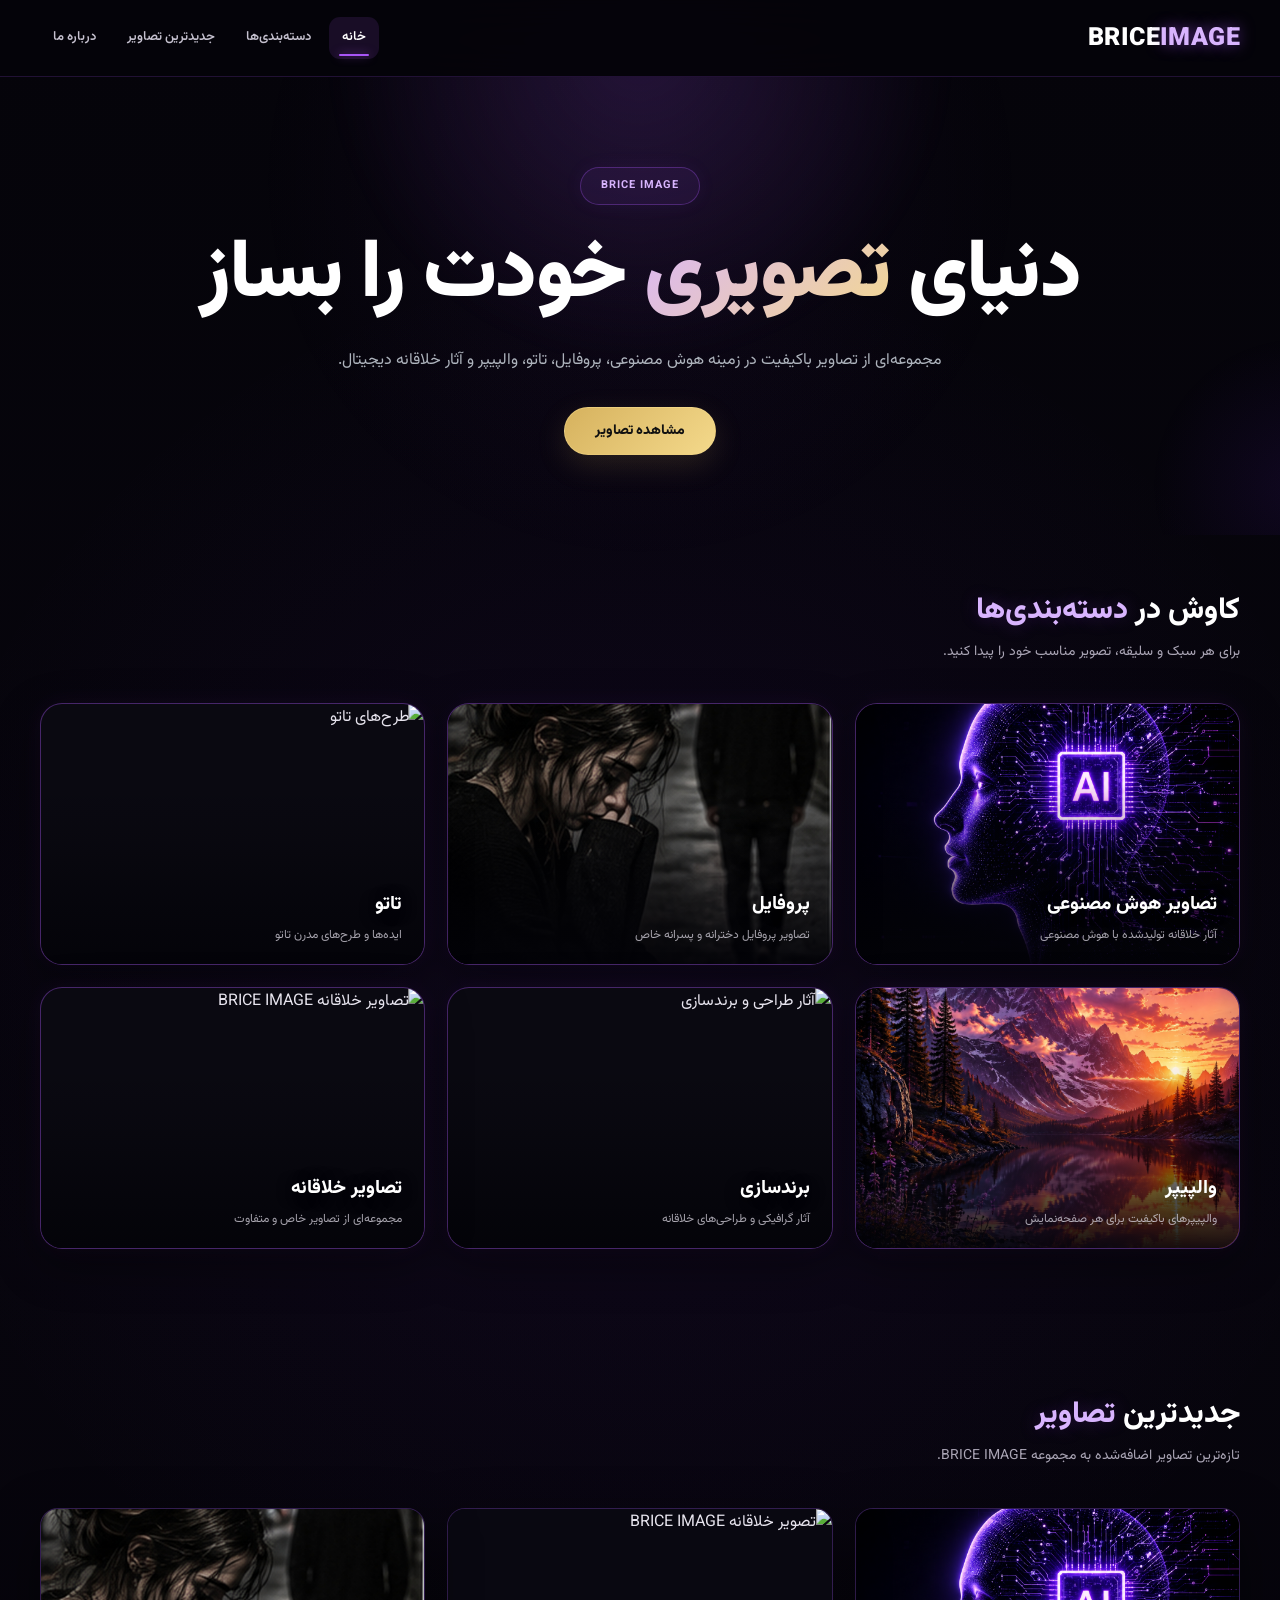
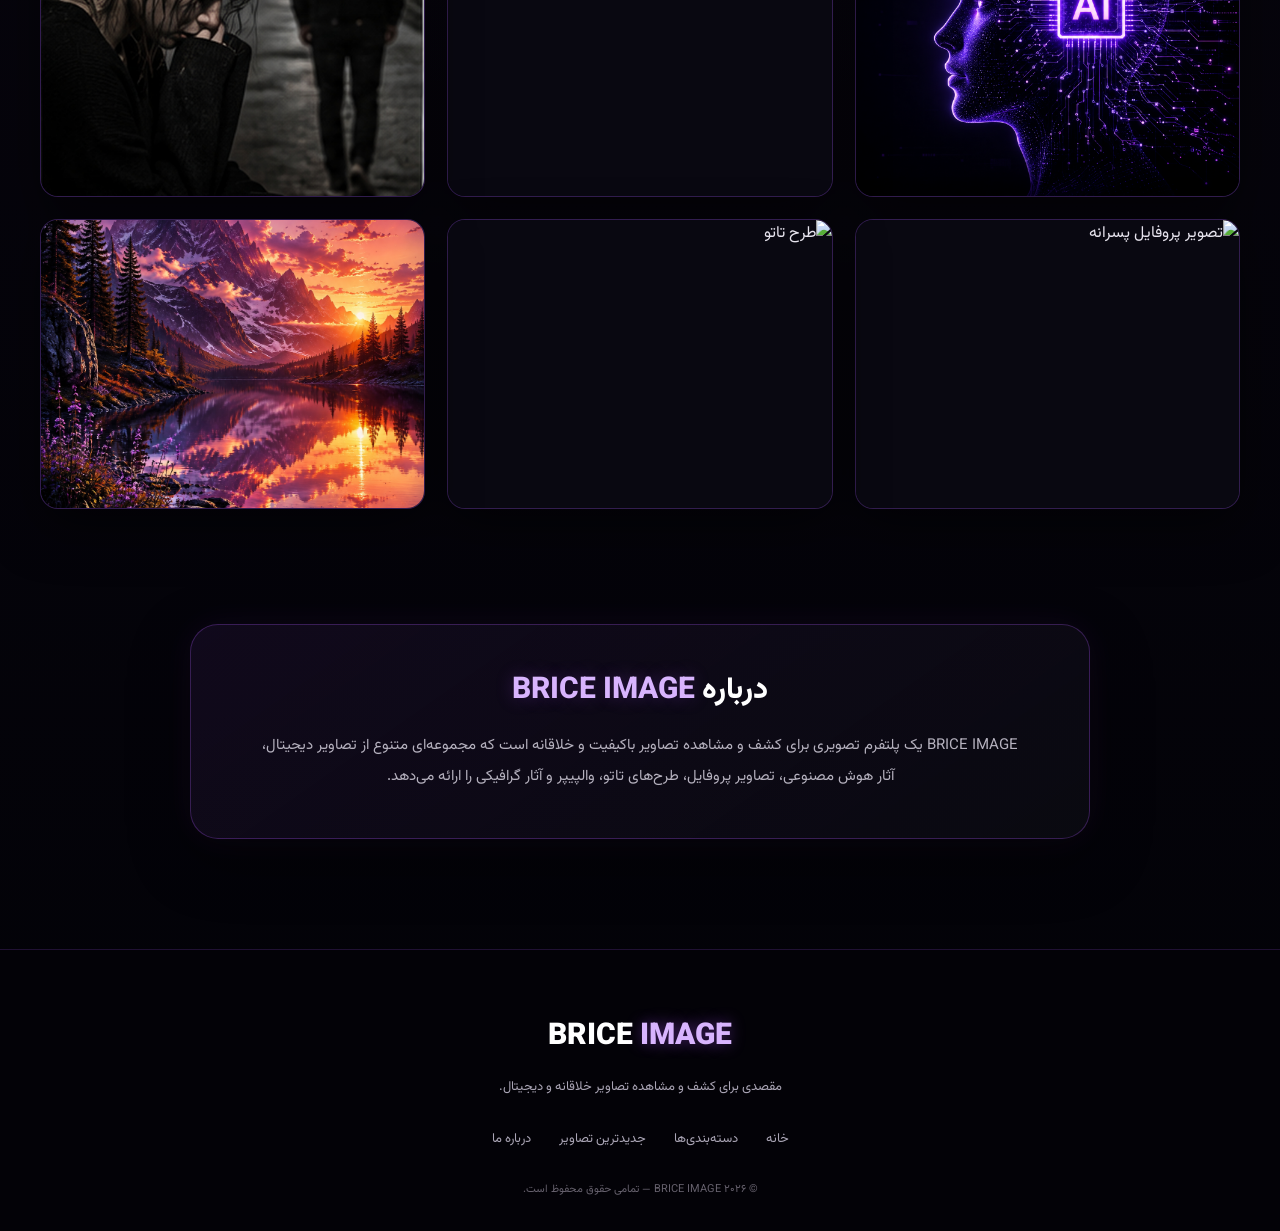
==== commit 230e8c08: "Update image paths for profile images" ====
--- a/index.html
+++ b/index.html
@@ -167,7 +167,7 @@
             <a href="categories/profile.html" class="category-card">
 
                 <img
-                    src="images/profile/girl/girl-001.jpg"
+                    src="images/profile/girls/girl-001.jpg"
                     alt="تصاویر پروفایل و آواتار"
                     loading="lazy">
 
@@ -359,7 +359,7 @@
             <div class="image-card">
 
                 <img
-                    src="images/profile/girl/girl-001.jpg"
+                    src="images/profile/girls/girl-001.jpg"
                     alt="تصویر پروفایل دخترانه"
                     loading="lazy">
 
@@ -372,7 +372,7 @@
             <div class="image-card">
 
                 <img
-                    src="images/profile/boy/boy-001.jpg"
+                    src="images/profile/boys/boy-001.jpg"
                     alt="تصویر پروفایل پسرانه"
                     loading="lazy">
 
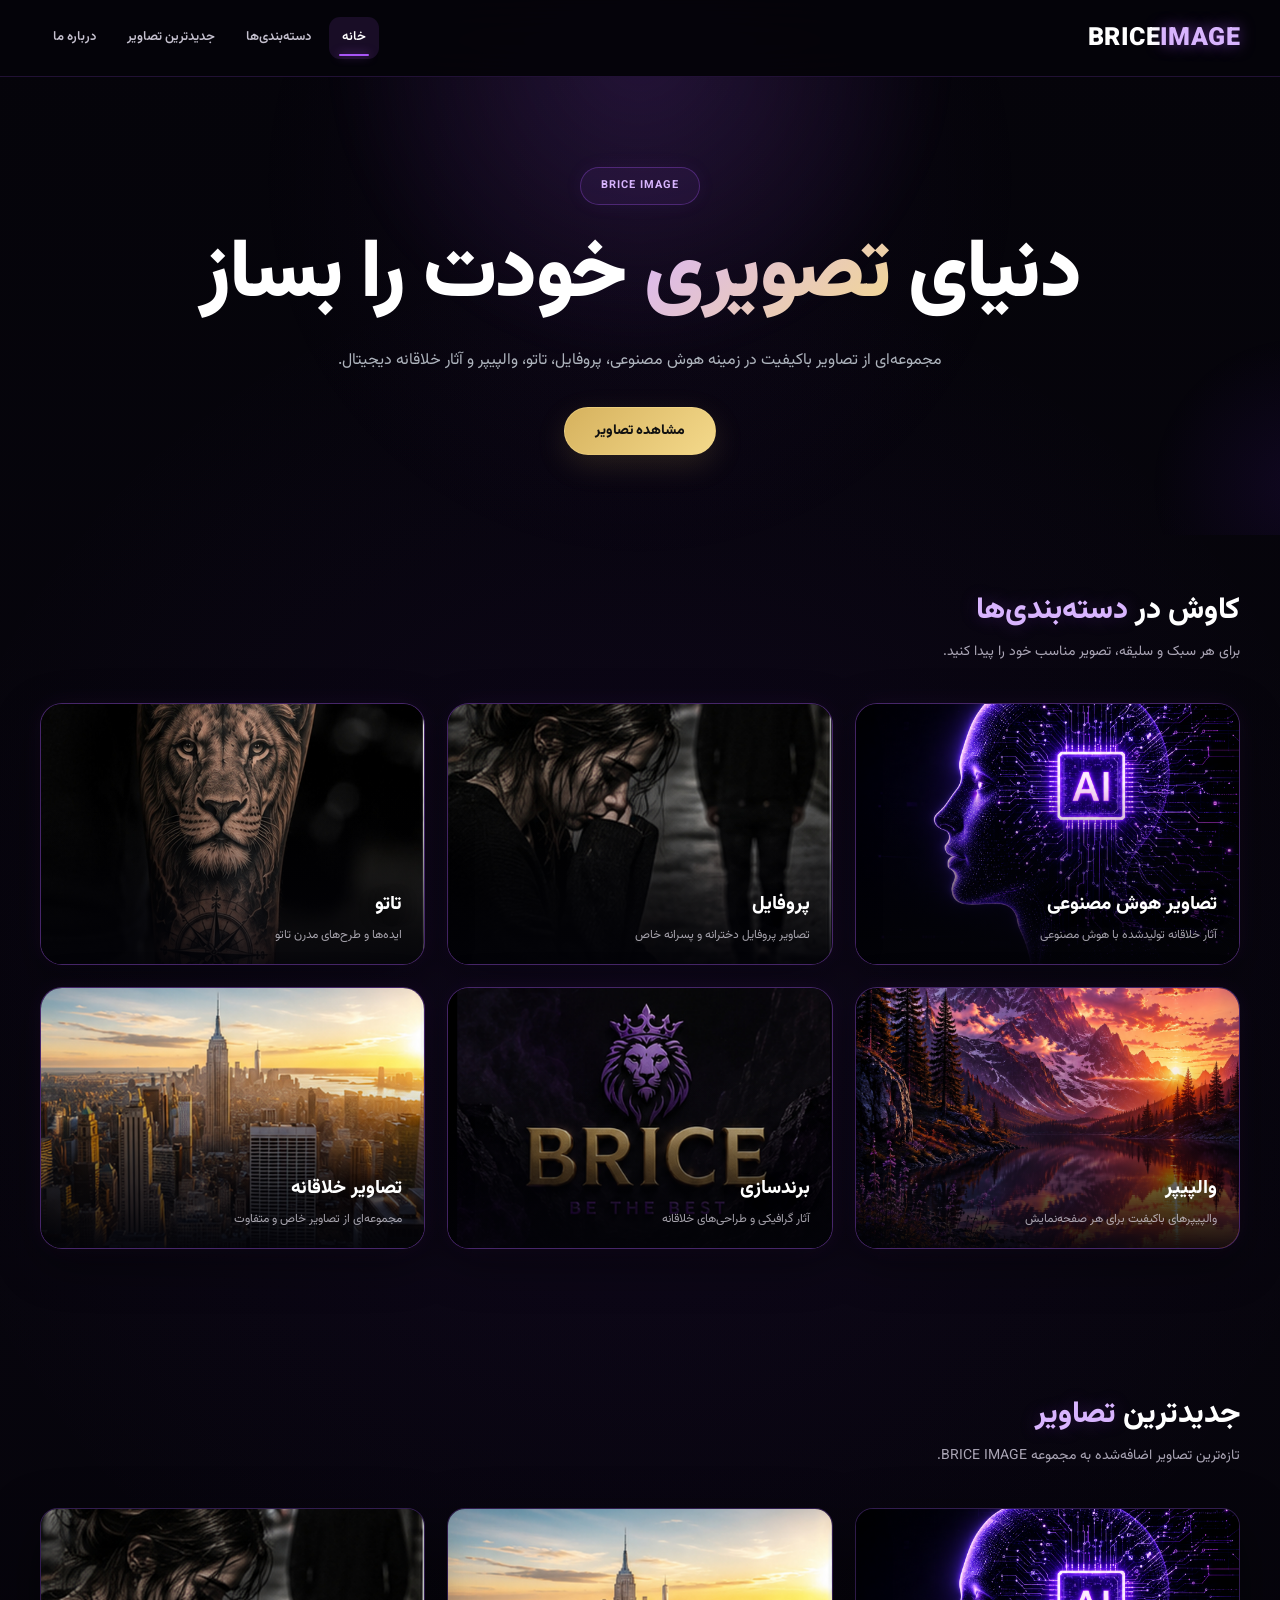
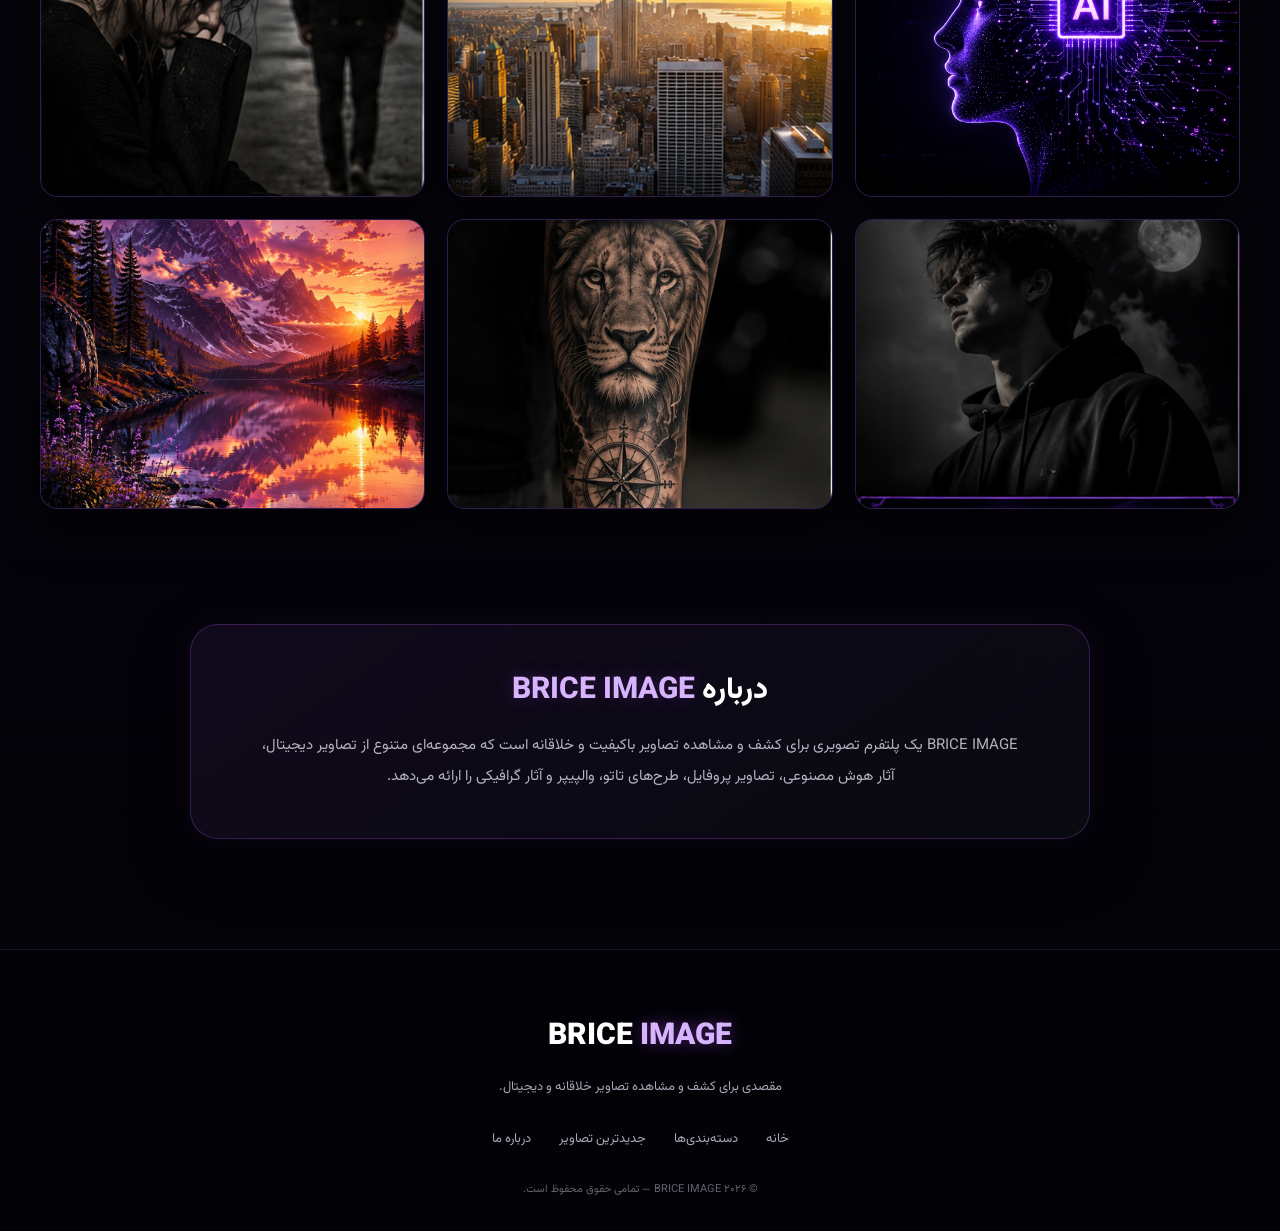
==== commit d776384e: "Update links for wallpaper, branding, and hero categories" ====
--- a/index.html
+++ b/index.html
@@ -218,7 +218,7 @@
                  WALLPAPER
             ================================================== -->
 
-            <a href="categories/wallpapers.html" class="category-card">
+            <a href="categories/wallpaper.html" class="category-card">
 
                 <img
                     src="images/wallpaper/wallpaper-001.jpg"
@@ -245,7 +245,7 @@
                  BRANDING
             ================================================== -->
 
-            <a href="categories/other.html" class="category-card">
+            <a href="categories/branding.html" class="category-card">
 
                 <img
                     src="images/branding/branding-001.jpg"
@@ -272,7 +272,7 @@
                  CREATIVE / HERO
             ================================================== -->
 
-            <a href="categories/nature.html" class="category-card">
+            <a href="categories/hero.html" class="category-card">
 
                 <img
                     src="images/hero/hero-001.jpg"
